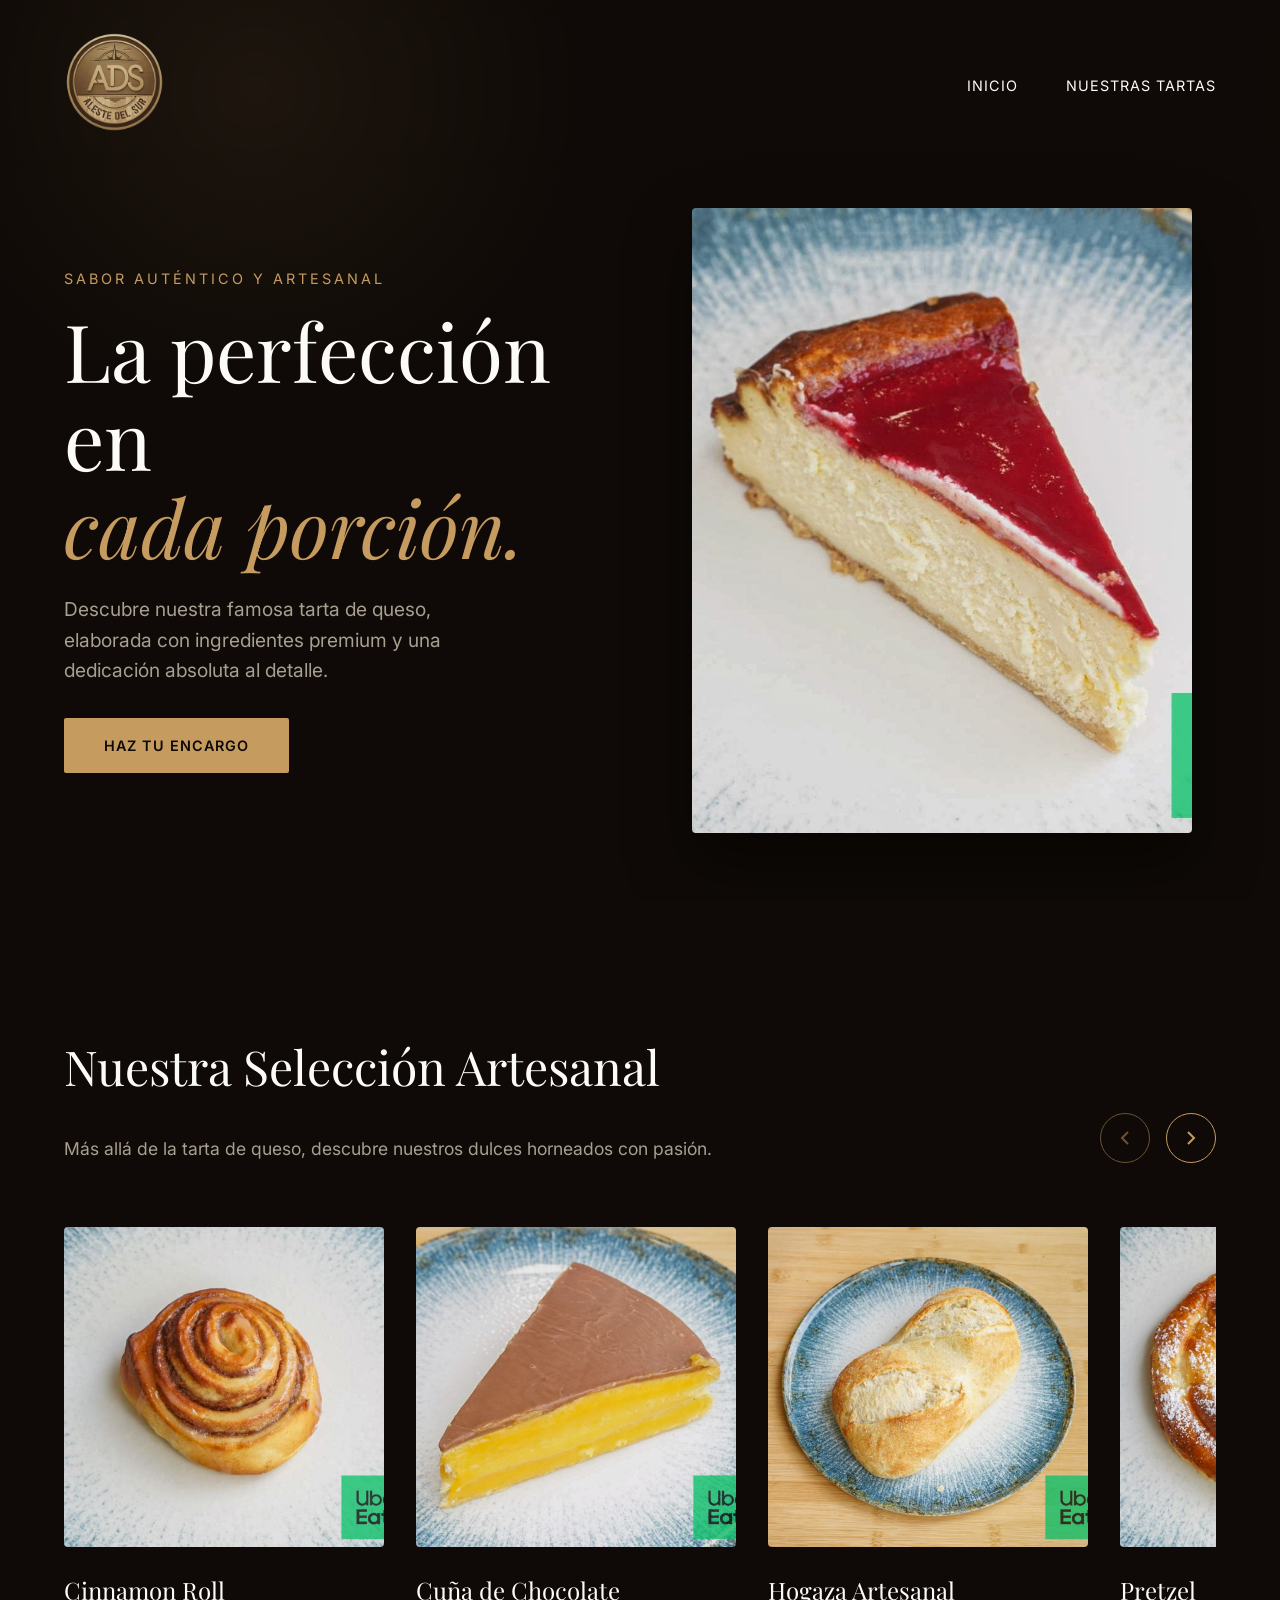
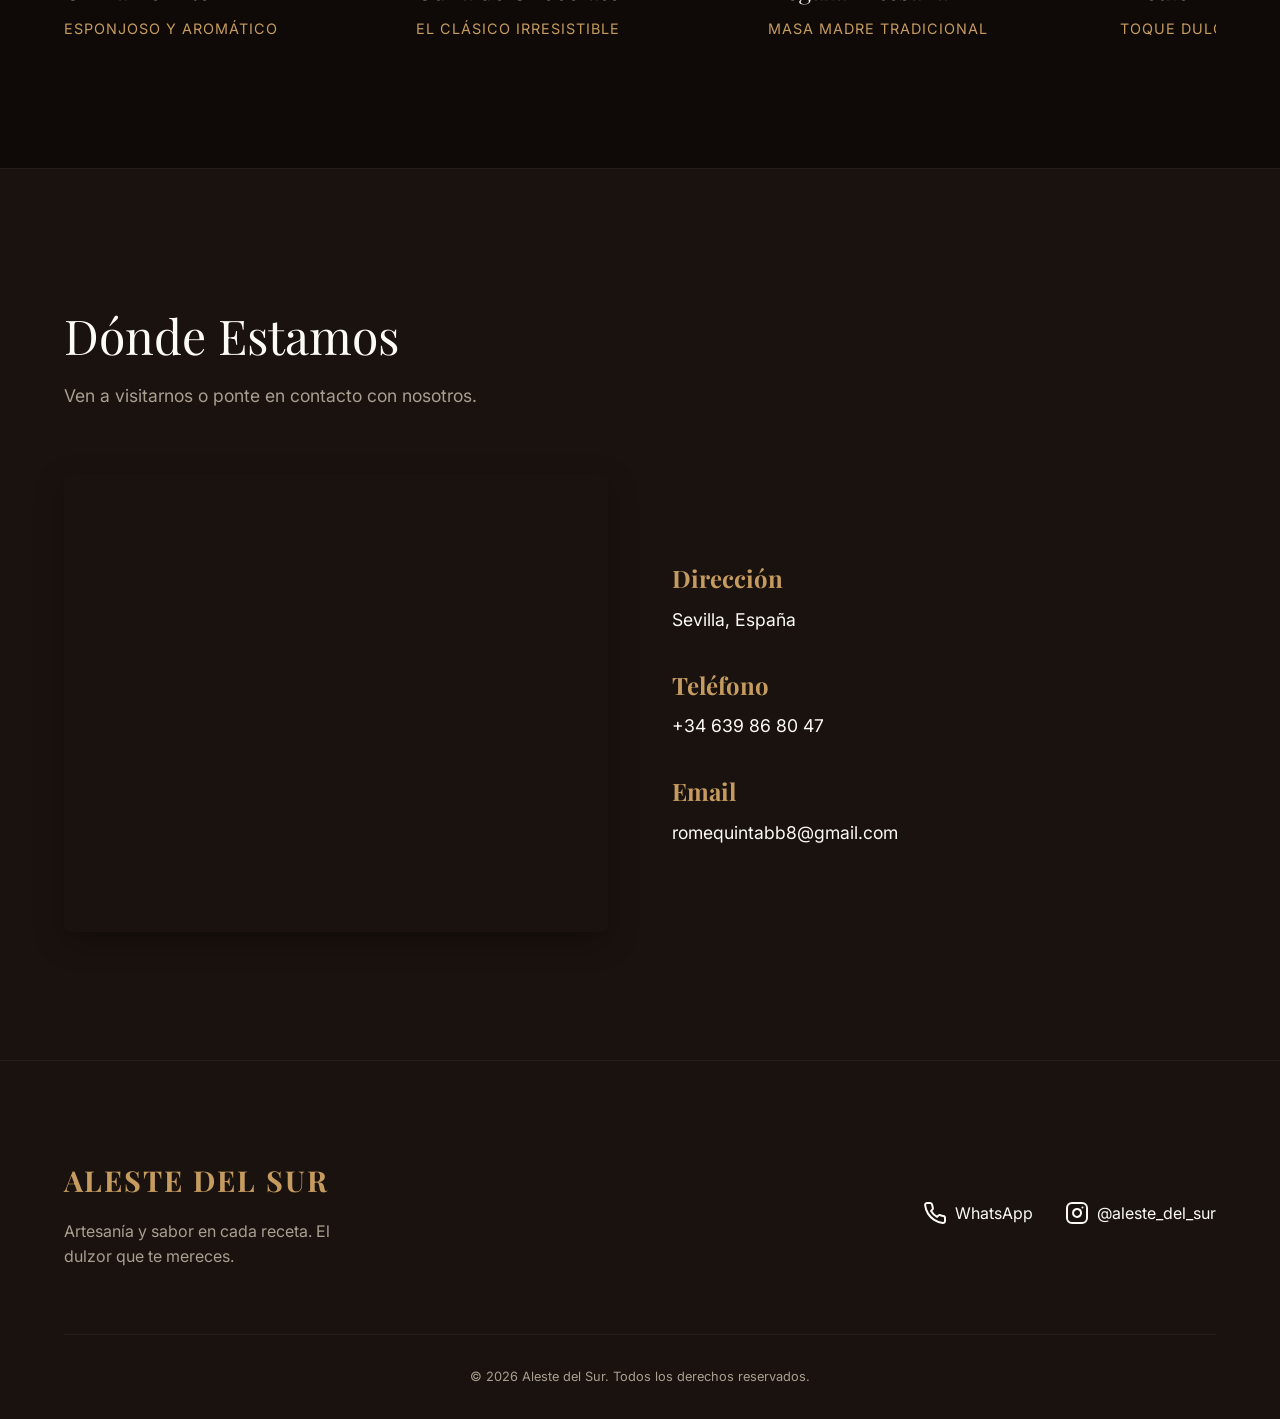
==== index.html @ 3260c0c7 "Add completed landing page and tartas page with styling and assets" ====
<!DOCTYPE html>
<html lang="es">
<head>
    <meta charset="UTF-8">
    <meta name="viewport" content="width=device-width, initial-scale=1.0">
    <title>Aleste del Sur | Tartas de Queso Premium</title>
    <meta name="description" content="Descubre Aleste del Sur, la auténtica tienda de dulces artesanales y tartas de queso premium.">
    <link rel="preconnect" href="https://fonts.googleapis.com">
    <link rel="preconnect" href="https://fonts.gstatic.com" crossorigin>
    <link href="https://fonts.googleapis.com/css2?family=Inter:wght@300;400;500&family=Playfair+Display:ital,wght@0,400;0,600;0,700;1,400&display=swap" rel="stylesheet">
    <link rel="stylesheet" href="styles.css">
</head>
<body>
    <nav class="navbar">
        <div class="logo">
            <img src="assets/logo_transparent.png" alt="Aleste del Sur" onerror="this.style.display='none'; this.nextElementSibling.style.display='block';">
            <span class="logo-text" style="display:none;">ALESTE DEL SUR</span>
        </div>
        <ul class="nav-links">
            <li><a href="index.html">Inicio</a></li>
            <li><a href="tartas.html">Nuestras Tartas</a></li>
        </ul>
    </nav>

    <header id="hero" class="hero">
        <div class="hero-content">
            <p class="subtitle">Sabor auténtico y artesanal</p>
            <h1 class="title">La perfección en<br><span>cada porción.</span></h1>
            <p class="description">Descubre nuestra famosa tarta de queso, elaborada con ingredientes premium y una dedicación absoluta al detalle.</p>
            <a href="https://wa.me/34639868047" target="_blank" class="cta-button primary" style="text-decoration: none; display: inline-block; text-align: center;">Haz tu encargo</a>
        </div>
        <div class="hero-image-container">
            <div class="image-reveal">
                <img src="assets/products/quesoClasica.jpeg" alt="Tarta de Queso Clásica" class="hero-image">
            </div>
            <div class="decorative-circle"></div>
        </div>
    </header>

    <section id="especialidad" class="carousel-section">
        <div class="section-header">
            <h2>Nuestra Selección Artesanal</h2>
            <p>Más allá de la tarta de queso, descubre nuestros dulces horneados con pasión.</p>
            <div class="carousel-controls">
                <button class="carousel-btn prev-btn" aria-label="Anterior">
                    <svg width="24" height="24" viewBox="0 0 24 24" fill="none" stroke="currentColor" stroke-width="2"><path d="M15 18l-6-6 6-6"/></svg>
                </button>
                <button class="carousel-btn next-btn" aria-label="Siguiente">
                    <svg width="24" height="24" viewBox="0 0 24 24" fill="none" stroke="currentColor" stroke-width="2"><path d="M9 18l6-6-6-6"/></svg>
                </button>
            </div>
        </div>
        
        <div class="carousel-container">
            <div class="carousel-track">
                <!-- Productos -->
                <div class="carousel-slide">
                    <div class="slide-image-wrapper">
                        <img src="assets/products/cinnamonroll.jpeg" alt="Cinnamon Roll" loading="lazy">
                    </div>
                    <h3>Cinnamon Roll</h3>
                    <p>Esponjoso y aromático</p>
                </div>
                <div class="carousel-slide">
                    <div class="slide-image-wrapper">
                        <img src="assets/products/cuña.jpeg" alt="Cuña de Chocolate" loading="lazy">
                    </div>
                    <h3>Cuña de Chocolate</h3>
                    <p>El clásico irresistible</p>
                </div>
                <div class="carousel-slide">
                    <div class="slide-image-wrapper">
                        <img src="assets/products/hogaza.jpeg" alt="Hogaza" loading="lazy">
                    </div>
                    <h3>Hogaza Artesanal</h3>
                    <p>Masa madre tradicional</p>
                </div>
                <div class="carousel-slide">
                    <div class="slide-image-wrapper">
                        <img src="assets/products/pretzel.jpeg" alt="Pretzel" loading="lazy">
                    </div>
                    <h3>Pretzel</h3>
                    <p>Toque dulce y salado</p>
                </div>
                <div class="carousel-slide">
                    <div class="slide-image-wrapper">
                        <img src="assets/products/sureños.jpeg" alt="Sureños" loading="lazy">
                    </div>
                    <h3>Sureños</h3>
                    <p>Nuestra especialidad local</p>
                </div>
                <div class="carousel-slide">
                    <div class="slide-image-wrapper">
                        <img src="assets/products/trenza.jpeg" alt="Trenza Dulce" loading="lazy">
                    </div>
                    <h3>Trenza Dulce</h3>
                    <p>Tierna y glaseada</p>
                </div>
            </div>
        </div>
    </section>

    <section id="donde-estamos" class="location-section">
        <div class="section-header">
            <h2>Dónde Estamos</h2>
            <p>Ven a visitarnos o ponte en contacto con nosotros.</p>
        </div>
        <div class="location-container">
            <div class="map-wrapper">
                <iframe src="https://maps.google.com/maps?q=Aleste%20Del%20Sur,%20Sevilla&t=&z=15&ie=UTF8&iwloc=&output=embed" width="100%" height="450" style="border:0;" allowfullscreen="" loading="lazy" referrerpolicy="no-referrer-when-downgrade"></iframe>
            </div>
            <div class="contact-info">
                <div class="contact-item">
                    <h3>Dirección</h3>
                    <p>Sevilla, España</p>
                </div>
                <div class="contact-item">
                    <h3>Teléfono</h3>
                    <p>+34 639 86 80 47</p>
                </div>
                <div class="contact-item">
                    <h3>Email</h3>
                    <p><a href="mailto:romequintabb8@gmail.com" style="color: var(--text-main); text-decoration: none;">romequintabb8@gmail.com</a></p>
                </div>
            </div>
        </div>
    </section>

    <footer class="footer">
        <div class="footer-content">
            <div class="footer-brand">
                <span class="logo-text">ALESTE DEL SUR</span>
                <p>Artesanía y sabor en cada receta. El dulzor que te mereces.</p>
            </div>
            <div class="footer-links">
                <a href="https://wa.me/34639868047" class="social-link" target="_blank">
                    <svg width="24" height="24" viewBox="0 0 24 24" fill="none" stroke="currentColor" stroke-width="2" stroke-linecap="round" stroke-linejoin="round"><path d="M22 16.92v3a2 2 0 0 1-2.18 2 19.79 19.79 0 0 1-8.63-3.07 19.5 19.5 0 0 1-6-6 19.79 19.79 0 0 1-3.07-8.67A2 2 0 0 1 4.11 2h3a2 2 0 0 1 2 1.72 12.84 12.84 0 0 0 .7 2.81 2 2 0 0 1-.45 2.11L8.09 9.91a16 16 0 0 0 6 6l1.27-1.27a2 2 0 0 1 2.11-.45 12.84 12.84 0 0 0 2.81.7A2 2 0 0 1 22 16.92z"></path></svg>
                    WhatsApp
                </a>
                <a href="https://instagram.com/aleste_del_sur" class="social-link" target="_blank">
                    <svg width="24" height="24" viewBox="0 0 24 24" fill="none" stroke="currentColor" stroke-width="2" stroke-linecap="round" stroke-linejoin="round"><rect x="2" y="2" width="20" height="20" rx="5" ry="5"></rect><path d="M16 11.37A4 4 0 1 1 12.63 8 4 4 0 0 1 16 11.37z"></path><line x1="17.5" y1="6.5" x2="17.51" y2="6.5"></line></svg>
                    @aleste_del_sur
                </a>
            </div>
        </div>
        <div class="footer-bottom">
            <p>&copy; 2026 Aleste del Sur. Todos los derechos reservados.</p>
        </div>
    </footer>

    <script src="main.js"></script>
</body>
</html>
---- styles.css ----
:root {
    /* Colors inspired by the logo & premium vibe */
    --bg-dark: #0f0a07; /* Very dark wood/brown */
    --bg-card: #1a120e;
    --text-main: #fdfbf7; /* Warm cream */
    --text-muted: #a89f91;
    --accent-bronze: #c59b5f;
    --accent-wood: #8e6a3b;
    --accent-gold: #e2c082;
    
    /* Typography */
    --font-heading: 'Playfair Display', serif;
    --font-body: 'Inter', sans-serif;
}

* {
    margin: 0;
    padding: 0;
    box-sizing: border-box;
}

body {
    font-family: var(--font-body);
    background-color: var(--bg-dark);
    color: var(--text-main);
    line-height: 1.6;
    overflow-x: hidden;
}

::selection {
    background-color: var(--accent-bronze);
    color: var(--bg-dark);
}

/* NAVBAR */
.navbar {
    display: flex;
    justify-content: space-between;
    align-items: center;
    padding: 2rem 5%;
    position: fixed;
    top: 0;
    width: 100%;
    z-index: 100;
    transition: background-color 0.3s ease, padding 0.3s ease;
    backdrop-filter: blur(10px);
}

.navbar.scrolled {
    background-color: rgba(15, 10, 7, 0.95);
    padding: 1rem 5%;
    border-bottom: 1px solid rgba(197, 155, 95, 0.1);
}

.logo img {
    height: 100px;
    object-fit: contain;
    transition: transform 0.3s ease;
}

.logo img:hover {
    transform: scale(1.05);
}

.logo-text {
    font-family: var(--font-heading);
    font-size: 1.8rem;
    font-weight: 700;
    letter-spacing: 2px;
    color: var(--accent-bronze);
    text-transform: uppercase;
}

.nav-links {
    display: flex;
    list-style: none;
    gap: 3rem;
}

.nav-links a {
    color: var(--text-main);
    text-decoration: none;
    font-size: 0.9rem;
    text-transform: uppercase;
    letter-spacing: 1px;
    position: relative;
    transition: color 0.3s;
}

.nav-links a::after {
    content: '';
    position: absolute;
    width: 0;
    height: 1px;
    bottom: -4px;
    left: 0;
    background-color: var(--accent-bronze);
    transition: width 0.3s;
}

.nav-links a:hover {
    color: var(--accent-bronze);
}

.nav-links a:hover::after {
    width: 100%;
}

/* BUTTONS */
.cta-button {
    padding: 0.8rem 2rem;
    font-family: var(--font-body);
    font-size: 0.9rem;
    text-transform: uppercase;
    letter-spacing: 1px;
    cursor: pointer;
    border: none;
    border-radius: 2px;
    transition: all 0.3s ease;
}

.cta-button.nav-cta {
    background: transparent;
    color: var(--accent-bronze);
    border: 1px solid var(--accent-bronze);
}

.cta-button.nav-cta:hover {
    background: var(--accent-bronze);
    color: var(--bg-dark);
}

.cta-button.primary {
    background: var(--accent-bronze);
    color: var(--bg-dark);
    font-weight: 600;
    padding: 1rem 2.5rem;
    margin-top: 2rem;
}

.cta-button.primary:hover {
    background: var(--accent-gold);
    transform: translateY(-2px);
    box-shadow: 0 10px 20px rgba(197, 155, 95, 0.2);
}

/* HERO SECTION */
.hero {
    min-height: 100vh;
    display: flex;
    align-items: center;
    padding: 0 5%;
    padding-top: 140px;
    position: relative;
    overflow: hidden;
}

.hero::before {
    content: '';
    position: absolute;
    top: -20%;
    left: -10%;
    width: 60%;
    height: 60%;
    background: radial-gradient(circle, rgba(197,155,95,0.08) 0%, rgba(15,10,7,0) 70%);
    z-index: -1;
}

.hero-content {
    flex: 1;
    z-index: 2;
    padding-right: 5%;
}

.hero-content .subtitle {
    color: var(--accent-bronze);
    text-transform: uppercase;
    letter-spacing: 3px;
    font-size: 0.9rem;
    margin-bottom: 1rem;
    opacity: 0;
    animation: fadeUp 1s 0.2s forwards;
}

.hero-logo {
    max-width: 180px;
    margin-bottom: 2rem;
    opacity: 0;
    animation: fadeUp 1s 0.1s forwards;
    border-radius: 50%; /* Redondea el logo si es cuadrado */
    box-shadow: 0 10px 30px rgba(0,0,0,0.5);
}

.hero-content .title {
    font-family: var(--font-heading);
    font-size: 5rem;
    line-height: 1.1;
    margin-bottom: 1.5rem;
    font-weight: 400;
    opacity: 0;
    animation: fadeUp 1s 0.4s forwards;
}

.hero-content .title span {
    color: var(--accent-bronze);
    font-style: italic;
}

.hero-content .description {
    font-size: 1.2rem;
    color: var(--text-muted);
    max-width: 450px;
    opacity: 0;
    animation: fadeUp 1s 0.6s forwards;
}

.hero-content .primary {
    opacity: 0;
    animation: fadeUp 1s 0.8s forwards;
}

.hero-image-container {
    flex: 1;
    position: relative;
    display: flex;
    justify-content: center;
    align-items: center;
    opacity: 0;
    animation: fadeIn 1.5s 0.8s forwards;
}

.image-reveal {
    position: relative;
    border-radius: 4px;
    overflow: hidden;
    box-shadow: 0 30px 60px rgba(0,0,0,0.5);
    z-index: 2;
    aspect-ratio: 4/5;
    max-height: 70vh;
    width: 100%;
    max-width: 500px;
}

.hero-image {
    width: 100%;
    height: 100%;
    object-fit: cover;
    transition: transform 0.7s ease;
}

.hero-image-container:hover .hero-image {
    transform: scale(1.05);
}

.decorative-circle {
    position: absolute;
    width: 90%;
    height: 90%;
    border: 1px solid rgba(197, 155, 95, 0.3);
    border-radius: 50%;
    top: 50%;
    left: 50%;
    transform: translate(-50%, -50%);
    z-index: 1;
}

/* CAROUSEL SECTION */
.carousel-section {
    padding: 8rem 5%;
    background-color: var(--bg-dark);
    position: relative;
}

.section-header {
    display: flex;
    flex-wrap: wrap;
    justify-content: space-between;
    align-items: flex-end;
    margin-bottom: 4rem;
}

.section-header h2 {
    font-family: var(--font-heading);
    font-size: 3rem;
    font-weight: 400;
    flex-basis: 100%;
    margin-bottom: 0.5rem;
}

.section-header p {
    color: var(--text-muted);
    font-size: 1.1rem;
    flex: 1;
}

.carousel-controls {
    display: flex;
    gap: 1rem;
}

.carousel-btn {
    background: transparent;
    border: 1px solid var(--accent-bronze);
    color: var(--accent-bronze);
    width: 50px;
    height: 50px;
    border-radius: 50%;
    display: flex;
    align-items: center;
    justify-content: center;
    cursor: pointer;
    transition: all 0.3s;
}

.carousel-btn:hover {
    background: var(--accent-bronze);
    color: var(--bg-dark);
}

.carousel-container {
    overflow: hidden;
    position: relative;
}

.carousel-track {
    display: flex;
    gap: 2rem;
    transition: transform 0.5s cubic-bezier(0.25, 1, 0.5, 1);
    cursor: grab;
}

.carousel-track:active {
    cursor: grabbing;
}

.carousel-slide {
    min-width: 320px;
    flex: 0 0 320px;
}

.slide-image-wrapper {
    width: 100%;
    aspect-ratio: 1/1;
    overflow: hidden;
    border-radius: 4px;
    margin-bottom: 1.5rem;
    background-color: var(--bg-card);
}

.slide-image-wrapper img {
    width: 100%;
    height: 100%;
    object-fit: cover;
    transition: transform 0.5s ease;
}

.carousel-slide:hover .slide-image-wrapper img {
    transform: scale(1.05);
}

.carousel-slide h3 {
    font-family: var(--font-heading);
    font-size: 1.5rem;
    font-weight: 400;
    margin-bottom: 0.5rem;
}

.carousel-slide p {
    color: var(--accent-bronze);
    font-size: 0.9rem;
    letter-spacing: 1px;
    text-transform: uppercase;
}

/* FOOTER */
.footer {
    padding: 6rem 5% 2rem;
    background-color: var(--bg-card);
    border-top: 1px solid rgba(255,255,255,0.05);
}

.footer-content {
    display: flex;
    justify-content: space-between;
    flex-wrap: wrap;
    gap: 3rem;
    margin-bottom: 4rem;
}

.footer-brand p {
    color: var(--text-muted);
    margin-top: 1rem;
    max-width: 300px;
}

.footer-links {
    display: flex;
    gap: 2rem;
}

.footer-links a {
    color: var(--text-main);
    text-decoration: none;
    transition: color 0.3s;
}

.footer-links a:hover {
    color: var(--accent-bronze);
}

.footer-bottom {
    text-align: center;
    color: var(--text-muted);
    font-size: 0.8rem;
    padding-top: 2rem;
    border-top: 1px solid rgba(255,255,255,0.05);
}

/* ANIMATIONS */
@keyframes fadeUp {
    from {
        opacity: 0;
        transform: translateY(30px);
    }
    to {
        opacity: 1;
        transform: translateY(0);
    }
}

@keyframes fadeIn {
    from { opacity: 0; }
    to { opacity: 1; }
}

/* LOCATION SECTION */
.location-section {
    padding: 8rem 5%;
    background-color: var(--bg-card);
    position: relative;
    border-top: 1px solid rgba(255,255,255,0.05);
}

.location-container {
    display: flex;
    gap: 4rem;
    align-items: center;
    flex-wrap: wrap;
}

.map-wrapper {
    flex: 1;
    min-width: 300px;
    border-radius: 8px;
    overflow: hidden;
    box-shadow: 0 10px 30px rgba(0,0,0,0.3);
}

.contact-info {
    flex: 1;
    min-width: 300px;
    display: flex;
    flex-direction: column;
    gap: 2rem;
}

.contact-item h3 {
    font-family: var(--font-heading);
    color: var(--accent-bronze);
    font-size: 1.5rem;
    margin-bottom: 0.5rem;
}

.contact-item p {
    color: var(--text-main);
    font-size: 1.1rem;
}

/* TARTAS PAGE */
.tartas-header {
    padding: 12rem 5% 4rem;
    text-align: center;
}

.tartas-header h1 {
    font-family: var(--font-heading);
    font-size: 4rem;
    margin-bottom: 1rem;
    color: var(--accent-bronze);
}

.tartas-header p {
    color: var(--text-muted);
    font-size: 1.2rem;
    max-width: 800px;
    margin: 0 auto;
}

.tartas-grid-section {
    padding: 4rem 5% 8rem;
}

.tartas-grid {
    display: grid;
    grid-template-columns: repeat(auto-fill, minmax(300px, 1fr));
    gap: 3rem;
}

.tarta-card {
    background: var(--bg-card);
    border-radius: 8px;
    overflow: hidden;
    transition: transform 0.3s;
}

.tarta-card:hover {
    transform: translateY(-10px);
}

.tarta-img-wrapper {
    width: 100%;
    aspect-ratio: 4/3;
    overflow: hidden;
}

.tarta-img-wrapper img {
    width: 100%;
    height: 100%;
    object-fit: cover;
    transition: transform 0.5s;
}

.tarta-card:hover .tarta-img-wrapper img {
    transform: scale(1.05);
}

.tarta-info {
    padding: 1.5rem;
    text-align: center;
}

.tarta-info h3 {
    font-family: var(--font-heading);
    font-size: 1.5rem;
    margin-bottom: 0.5rem;
    color: var(--accent-bronze);
}

.social-link {
    display: flex;
    align-items: center;
    gap: 0.5rem;
}

/* RESPONSIVE */
@media (max-width: 992px) {
    .hero {
        flex-direction: column;
        padding-top: 120px;
        text-align: center;
    }
    .hero-content {
        padding-right: 0;
        margin-bottom: 4rem;
    }
    .hero-content .description {
        margin: 0 auto 2rem;
    }
    .nav-links {
        display: none;
    }
    .hero-content .title {
        font-size: 3.5rem;
    }
}
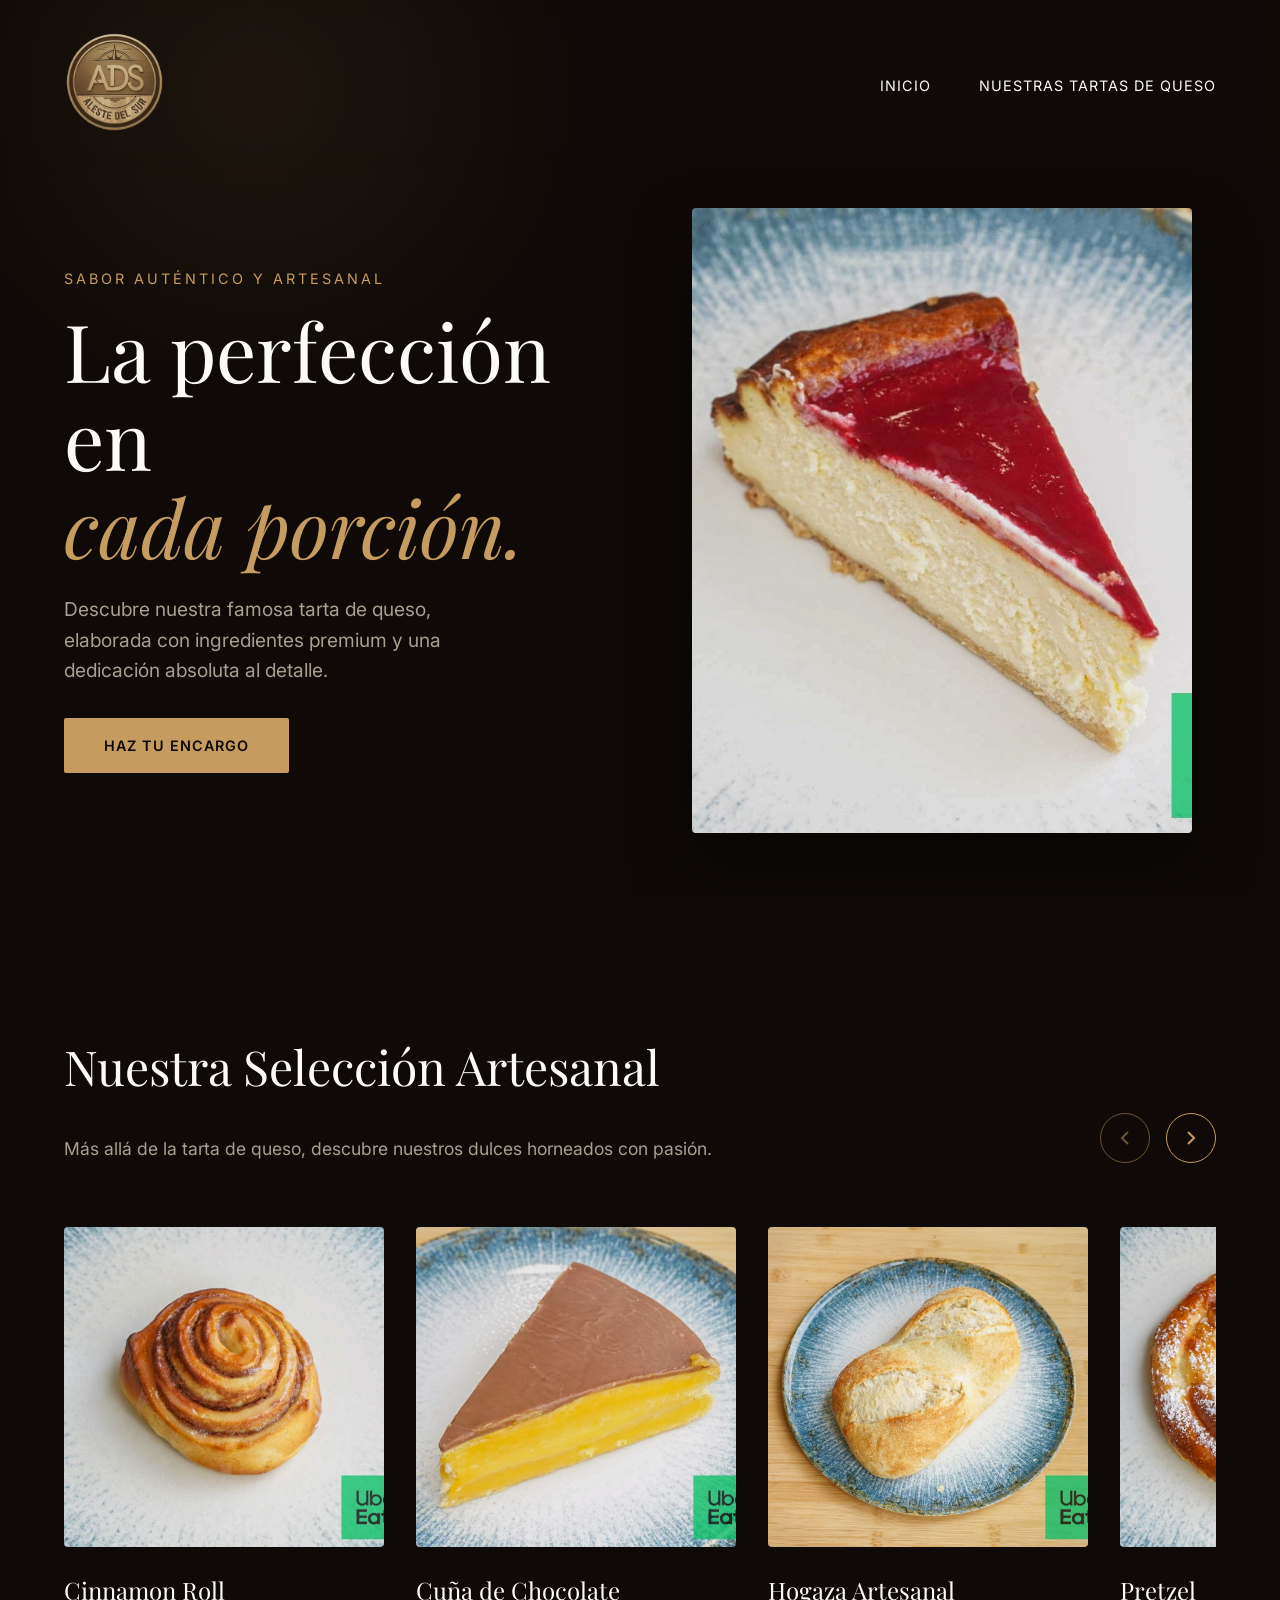
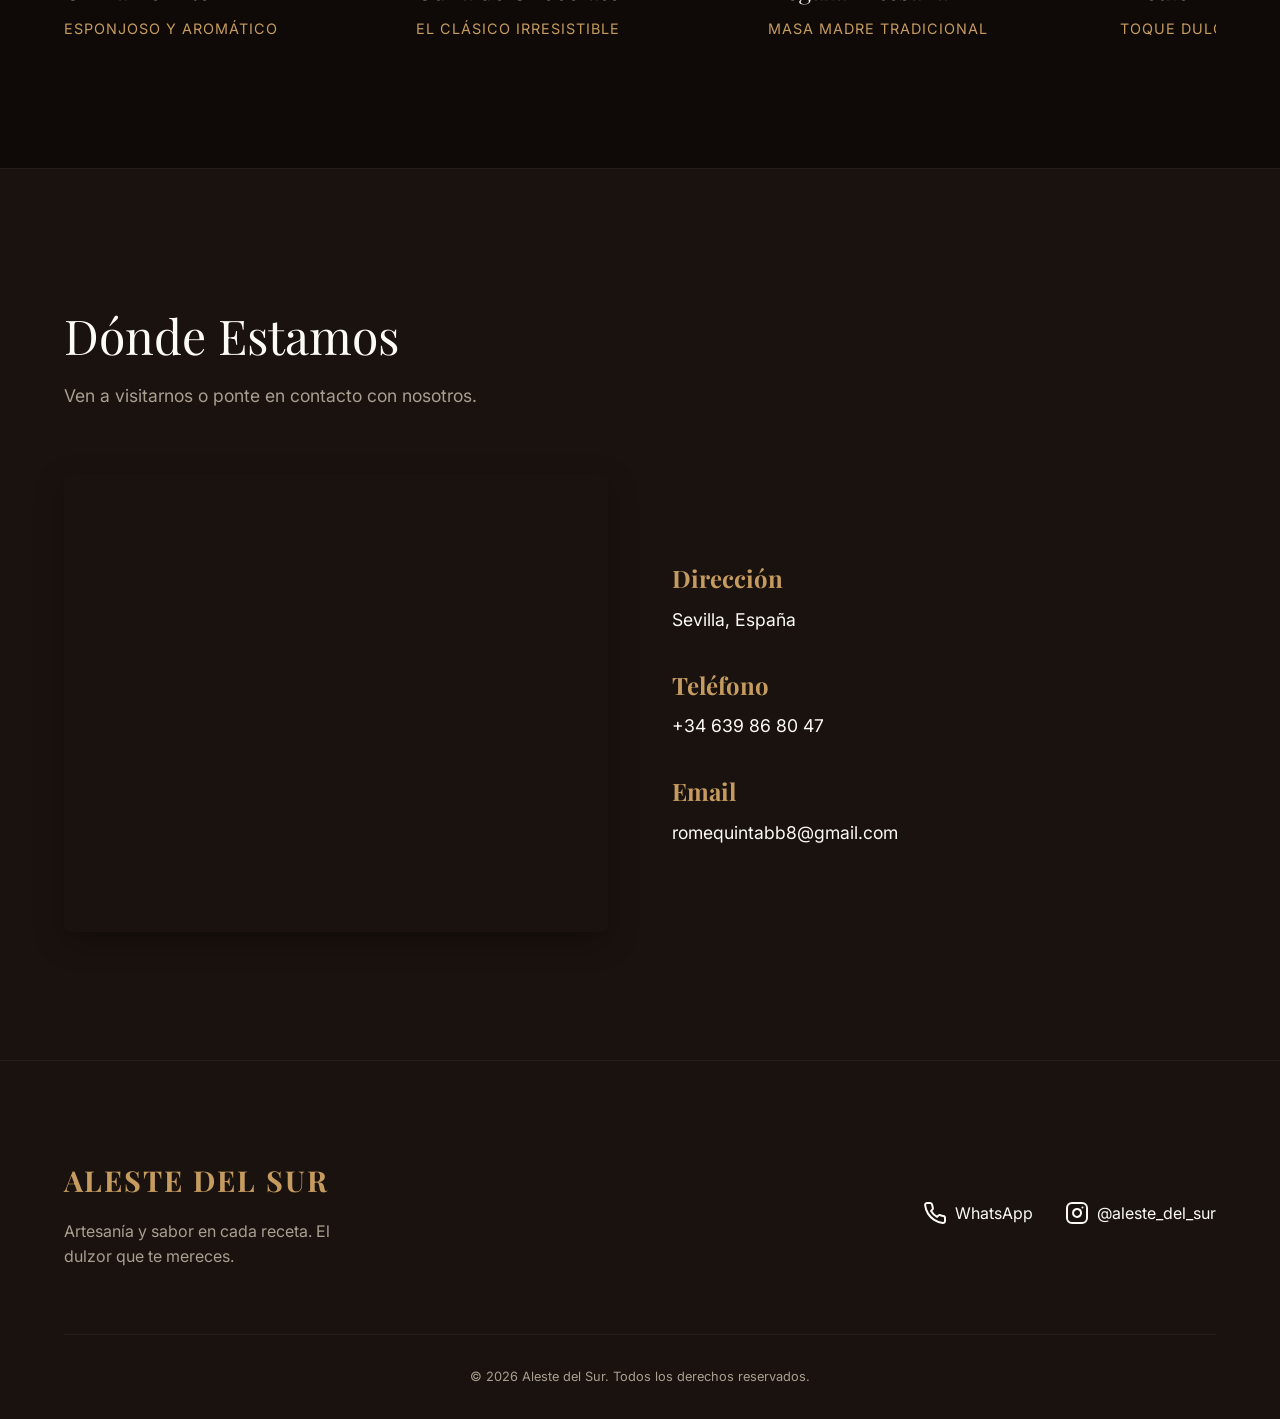
==== commit aff88e33: "Fix mobile menu visibility and update link text" ====
--- a/index.html
+++ b/index.html
@@ -18,7 +18,7 @@
         </div>
         <ul class="nav-links">
             <li><a href="index.html">Inicio</a></li>
-            <li><a href="tartas.html">Nuestras Tartas</a></li>
+            <li><a href="tartas.html">Nuestras tartas de queso</a></li>
         </ul>
     </nav>
 
--- a/styles.css
+++ b/styles.css
@@ -554,6 +554,17 @@
 
 /* RESPONSIVE */
 @media (max-width: 992px) {
+    .navbar {
+        flex-direction: column;
+        gap: 1rem;
+        padding: 1rem 5%;
+    }
+    .nav-links {
+        display: flex;
+        gap: 1.5rem;
+        flex-wrap: wrap;
+        justify-content: center;
+    }
     .hero {
         flex-direction: column;
         padding-top: 120px;
@@ -566,9 +577,6 @@
     .hero-content .description {
         margin: 0 auto 2rem;
     }
-    .nav-links {
-        display: none;
-    }
     .hero-content .title {
         font-size: 3.5rem;
     }
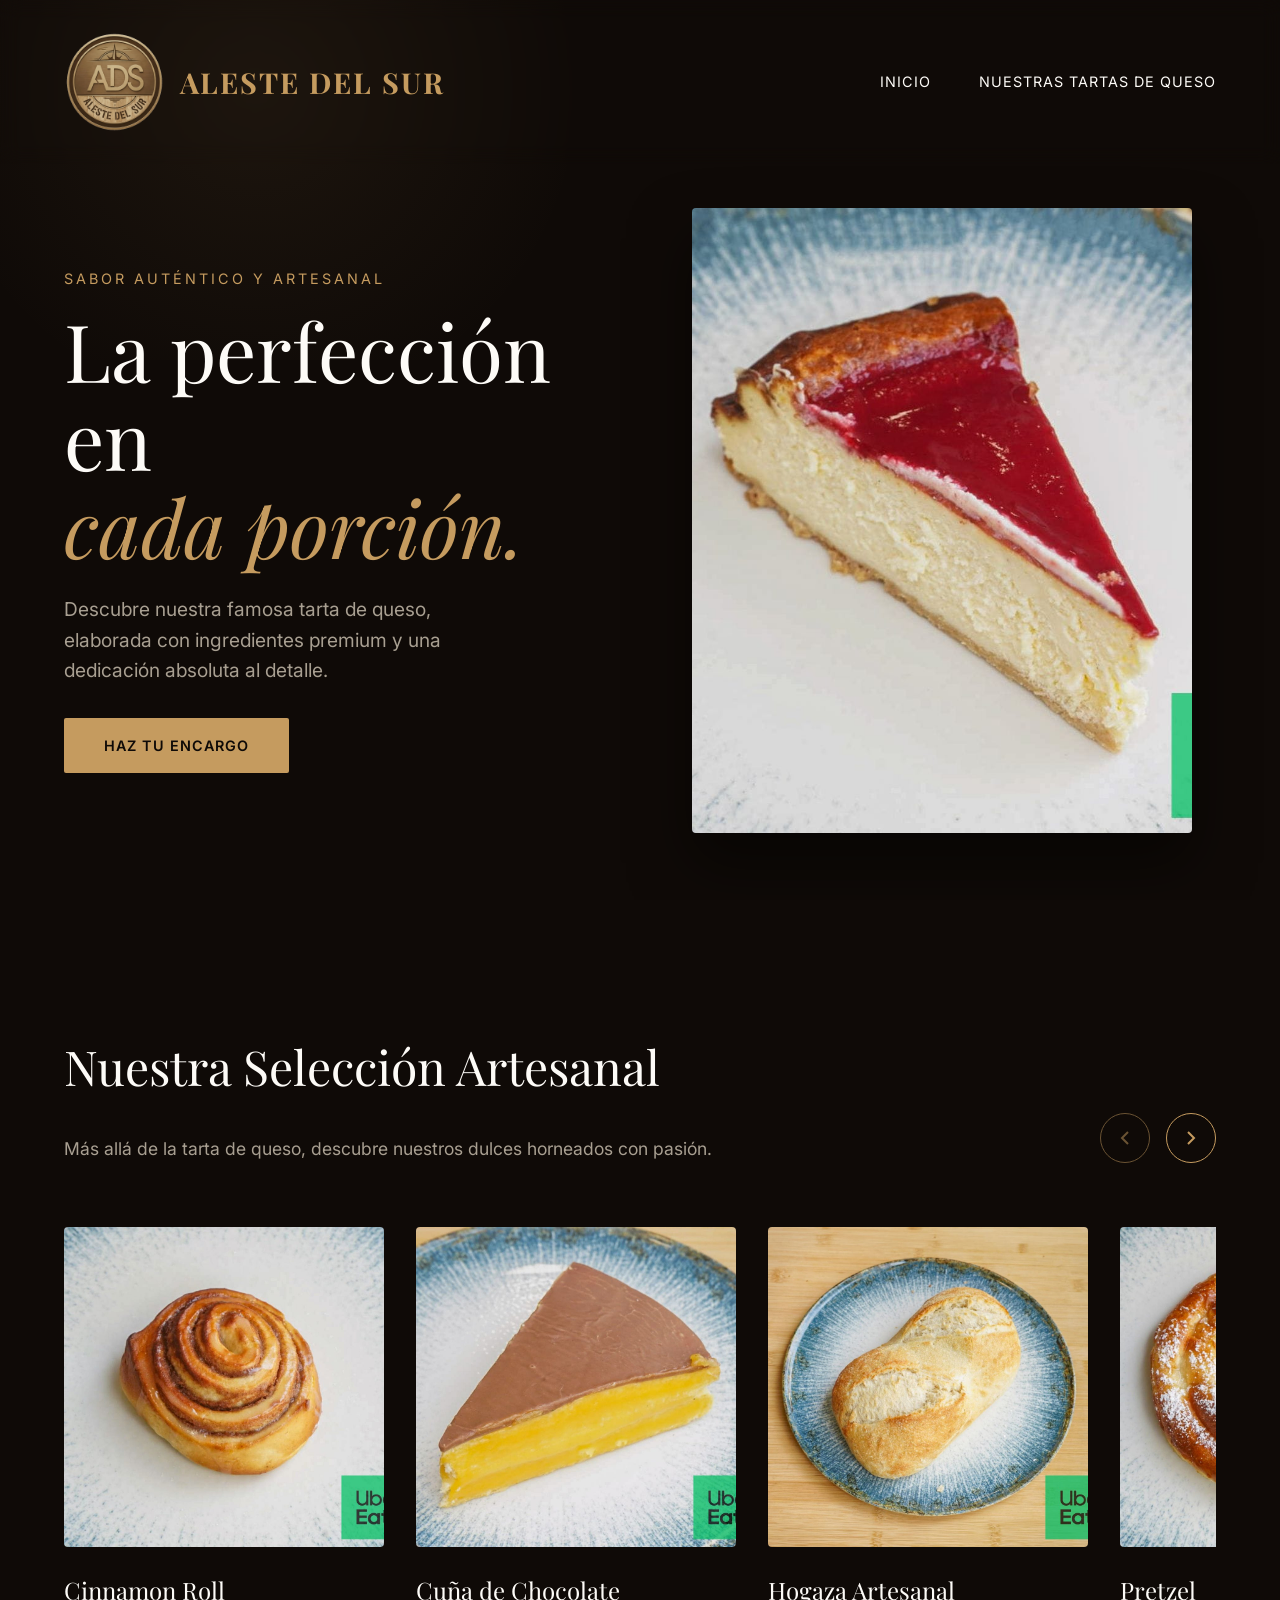
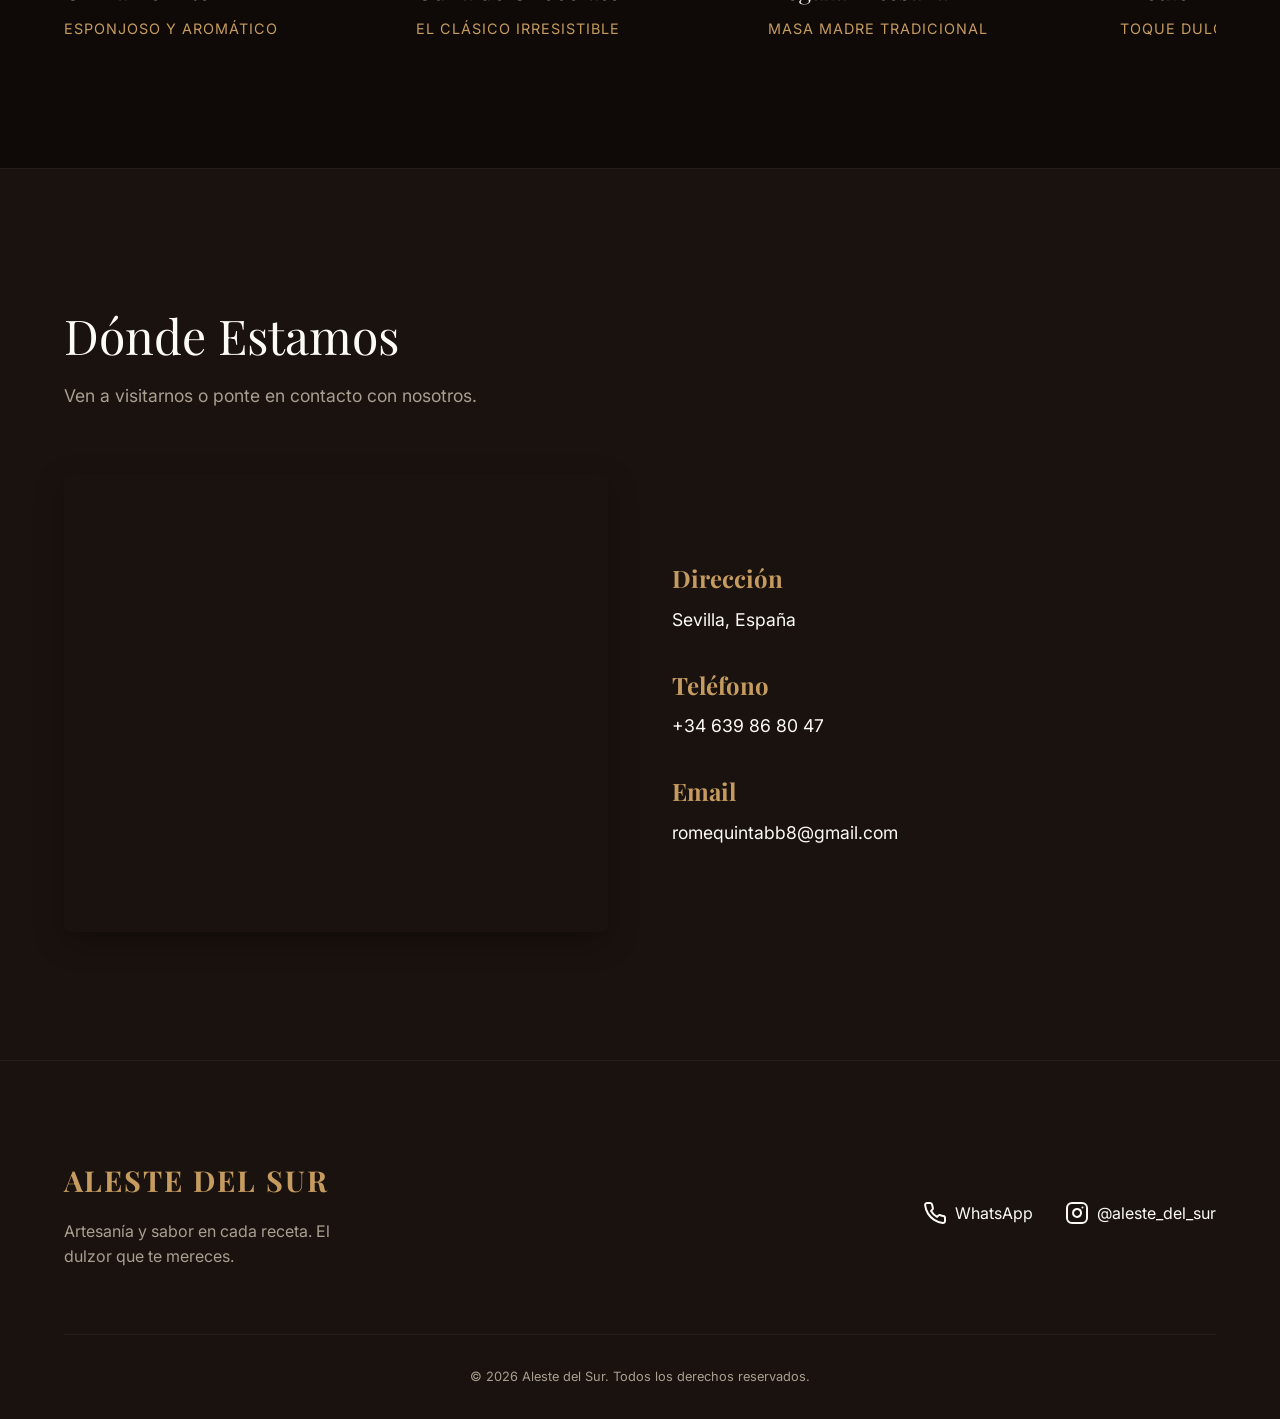
==== commit 0dc9f049: "Show store name next to logo in header" ====
--- a/index.html
+++ b/index.html
@@ -13,8 +13,8 @@
 <body>
     <nav class="navbar">
         <div class="logo">
-            <img src="assets/logo_transparent.png" alt="Aleste del Sur" onerror="this.style.display='none'; this.nextElementSibling.style.display='block';">
-            <span class="logo-text" style="display:none;">ALESTE DEL SUR</span>
+            <img src="assets/logo_transparent.png" alt="Aleste del Sur">
+            <span class="logo-text">ALESTE DEL SUR</span>
         </div>
         <ul class="nav-links">
             <li><a href="index.html">Inicio</a></li>
--- a/styles.css
+++ b/styles.css
@@ -52,6 +52,12 @@
     border-bottom: 1px solid rgba(197, 155, 95, 0.1);
 }
 
+.logo {
+    display: flex;
+    align-items: center;
+    gap: 1rem;
+}
+
 .logo img {
     height: 100px;
     object-fit: contain;
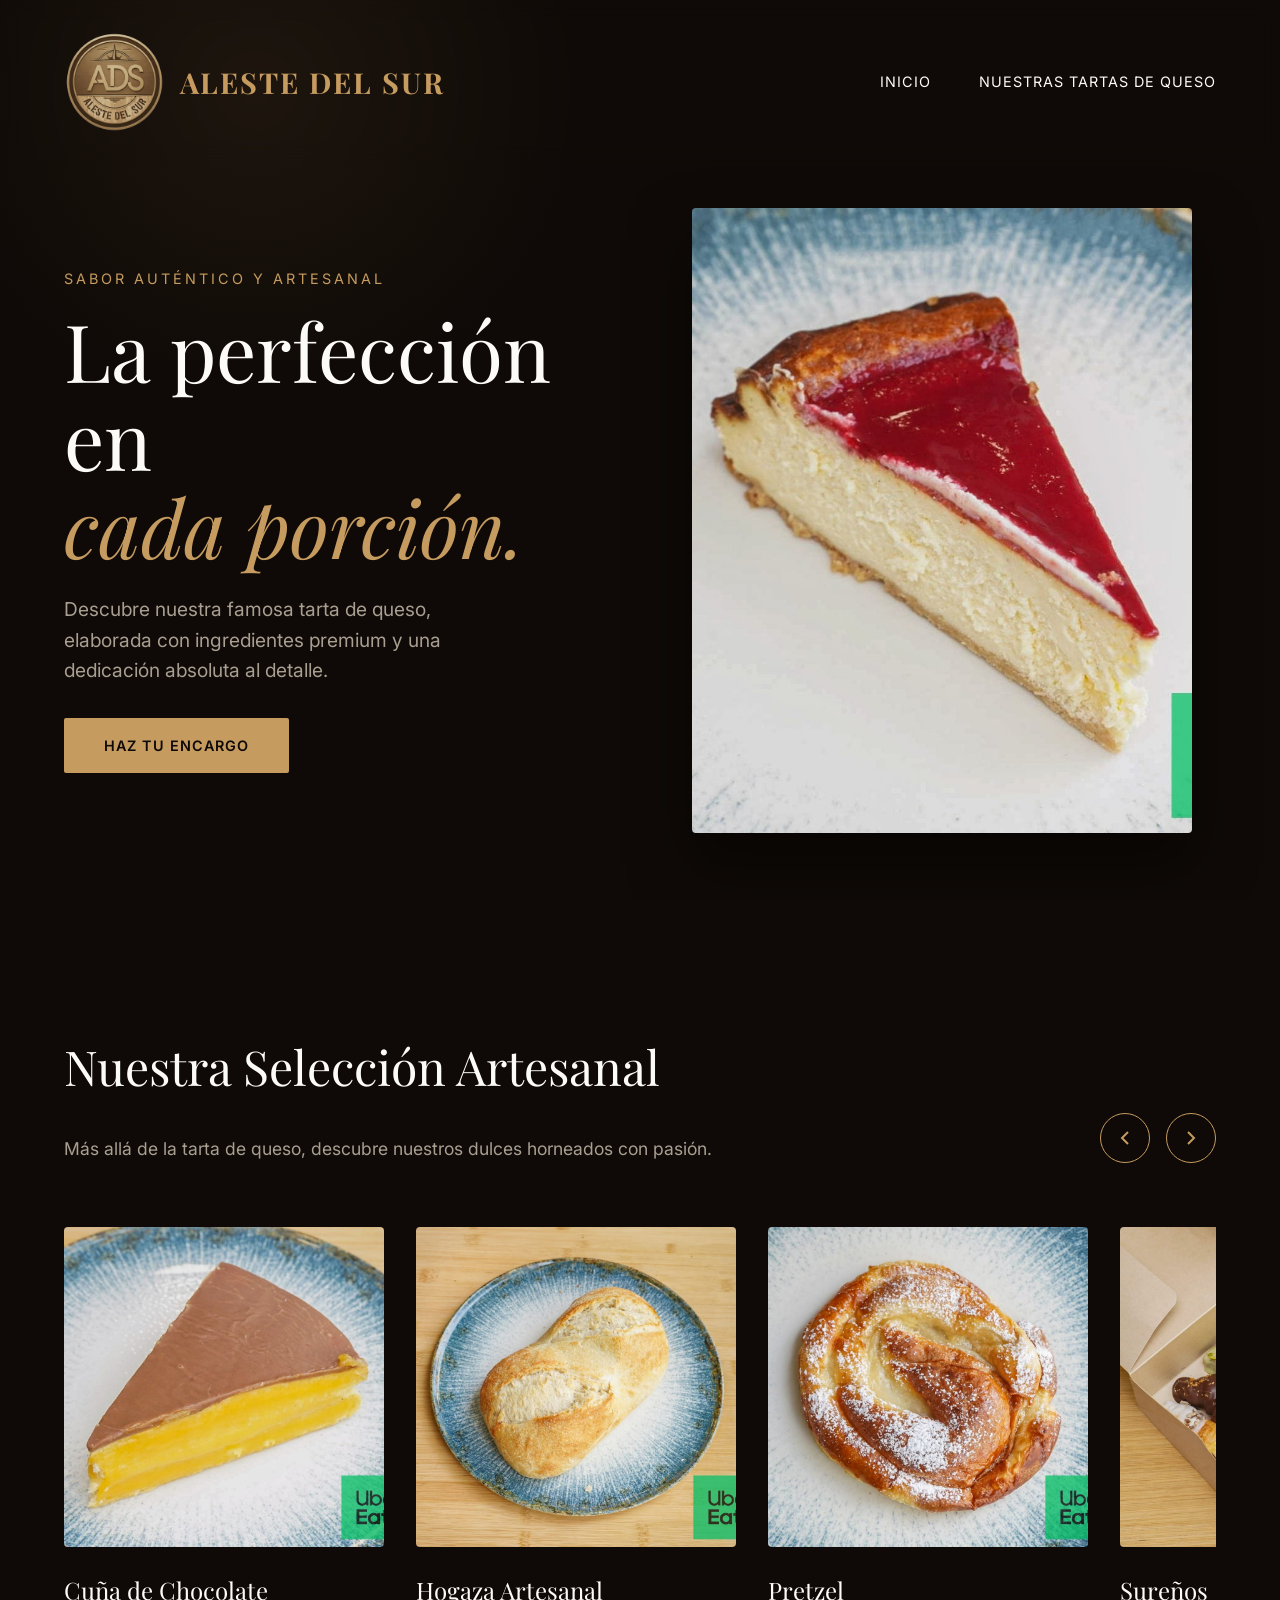
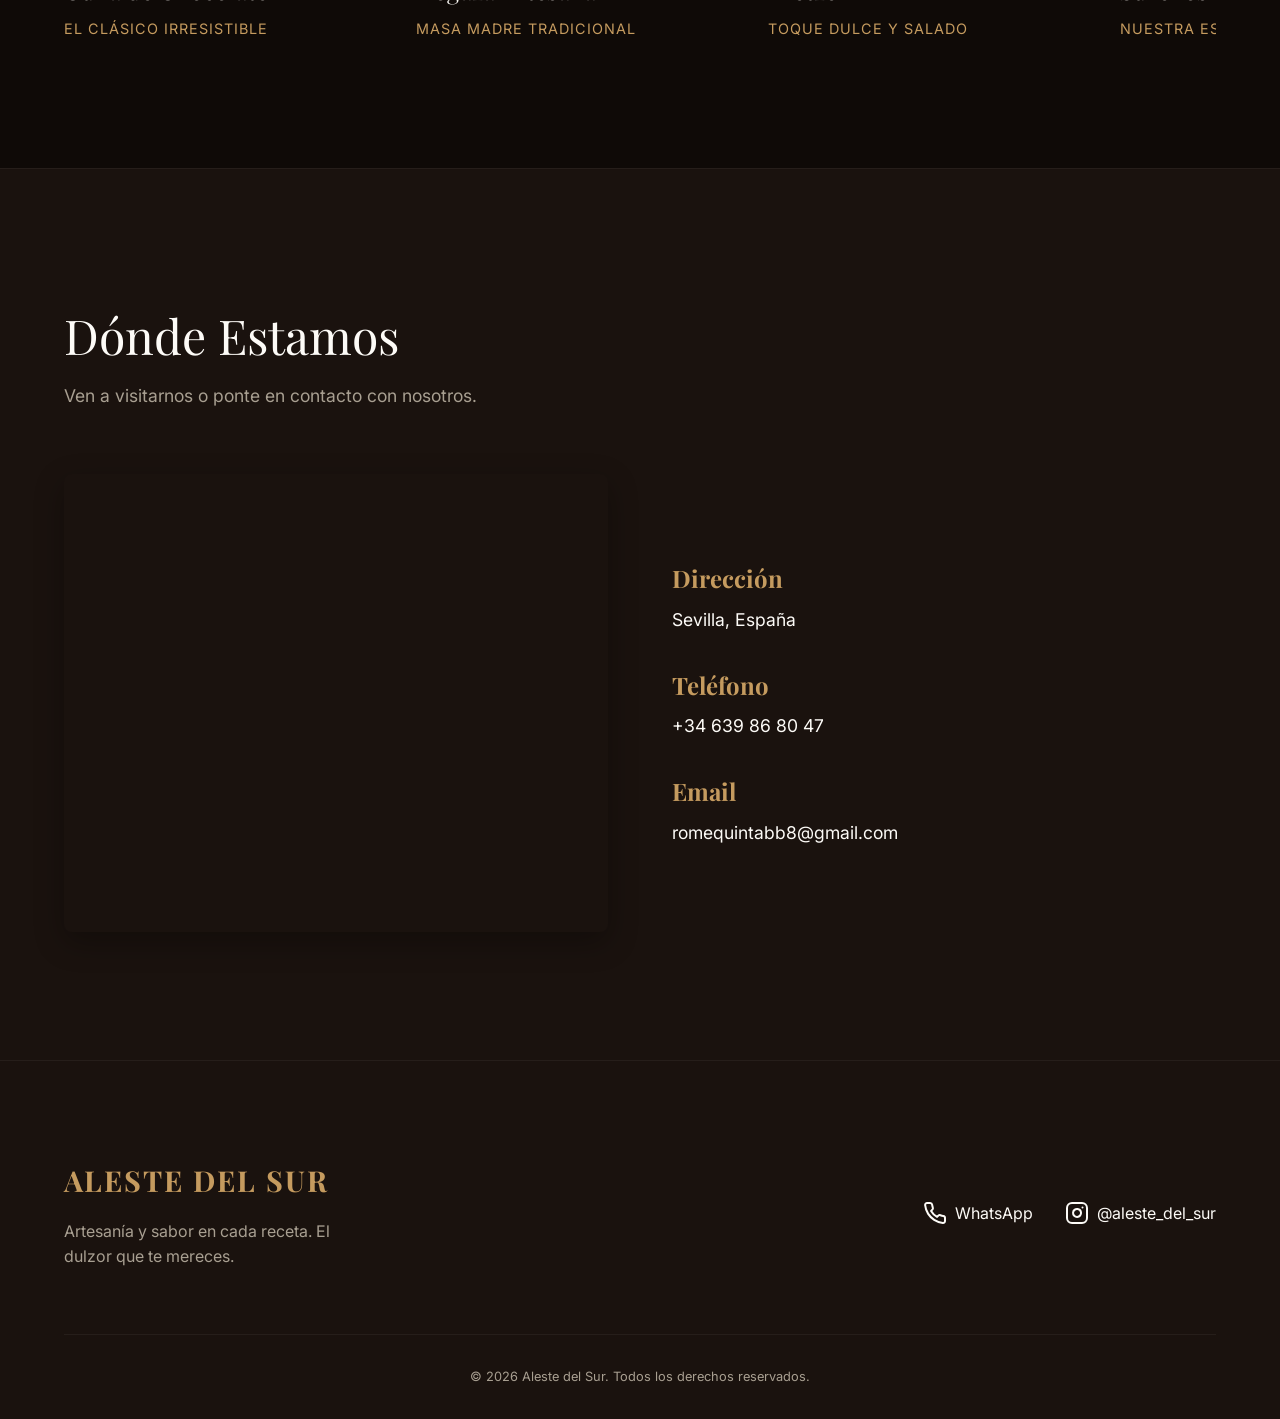
==== commit 400d7830: "Speed up carousel and add smooth scroll reveals" ====
--- a/index.html
+++ b/index.html
@@ -37,7 +37,7 @@
         </div>
     </header>
 
-    <section id="especialidad" class="carousel-section">
+    <section id="especialidad" class="carousel-section reveal">
         <div class="section-header">
             <h2>Nuestra Selección Artesanal</h2>
             <p>Más allá de la tarta de queso, descubre nuestros dulces horneados con pasión.</p>
@@ -100,7 +100,7 @@
         </div>
     </section>
 
-    <section id="donde-estamos" class="location-section">
+    <section id="donde-estamos" class="location-section reveal">
         <div class="section-header">
             <h2>Dónde Estamos</h2>
             <p>Ven a visitarnos o ponte en contacto con nosotros.</p>
@@ -126,7 +126,7 @@
         </div>
     </section>
 
-    <footer class="footer">
+    <footer class="footer reveal">
         <div class="footer-content">
             <div class="footer-brand">
                 <span class="logo-text">ALESTE DEL SUR</span>
--- a/styles.css
+++ b/styles.css
@@ -27,6 +27,22 @@
     overflow-x: hidden;
 }
 
+html {
+    scroll-behavior: smooth;
+}
+
+/* REVEAL ANIMATIONS */
+.reveal {
+    opacity: 0;
+    transform: translateY(40px);
+    transition: opacity 0.8s ease-out, transform 0.8s ease-out;
+}
+
+.reveal.active {
+    opacity: 1;
+    transform: translateY(0);
+}
+
 ::selection {
     background-color: var(--accent-bronze);
     color: var(--bg-dark);
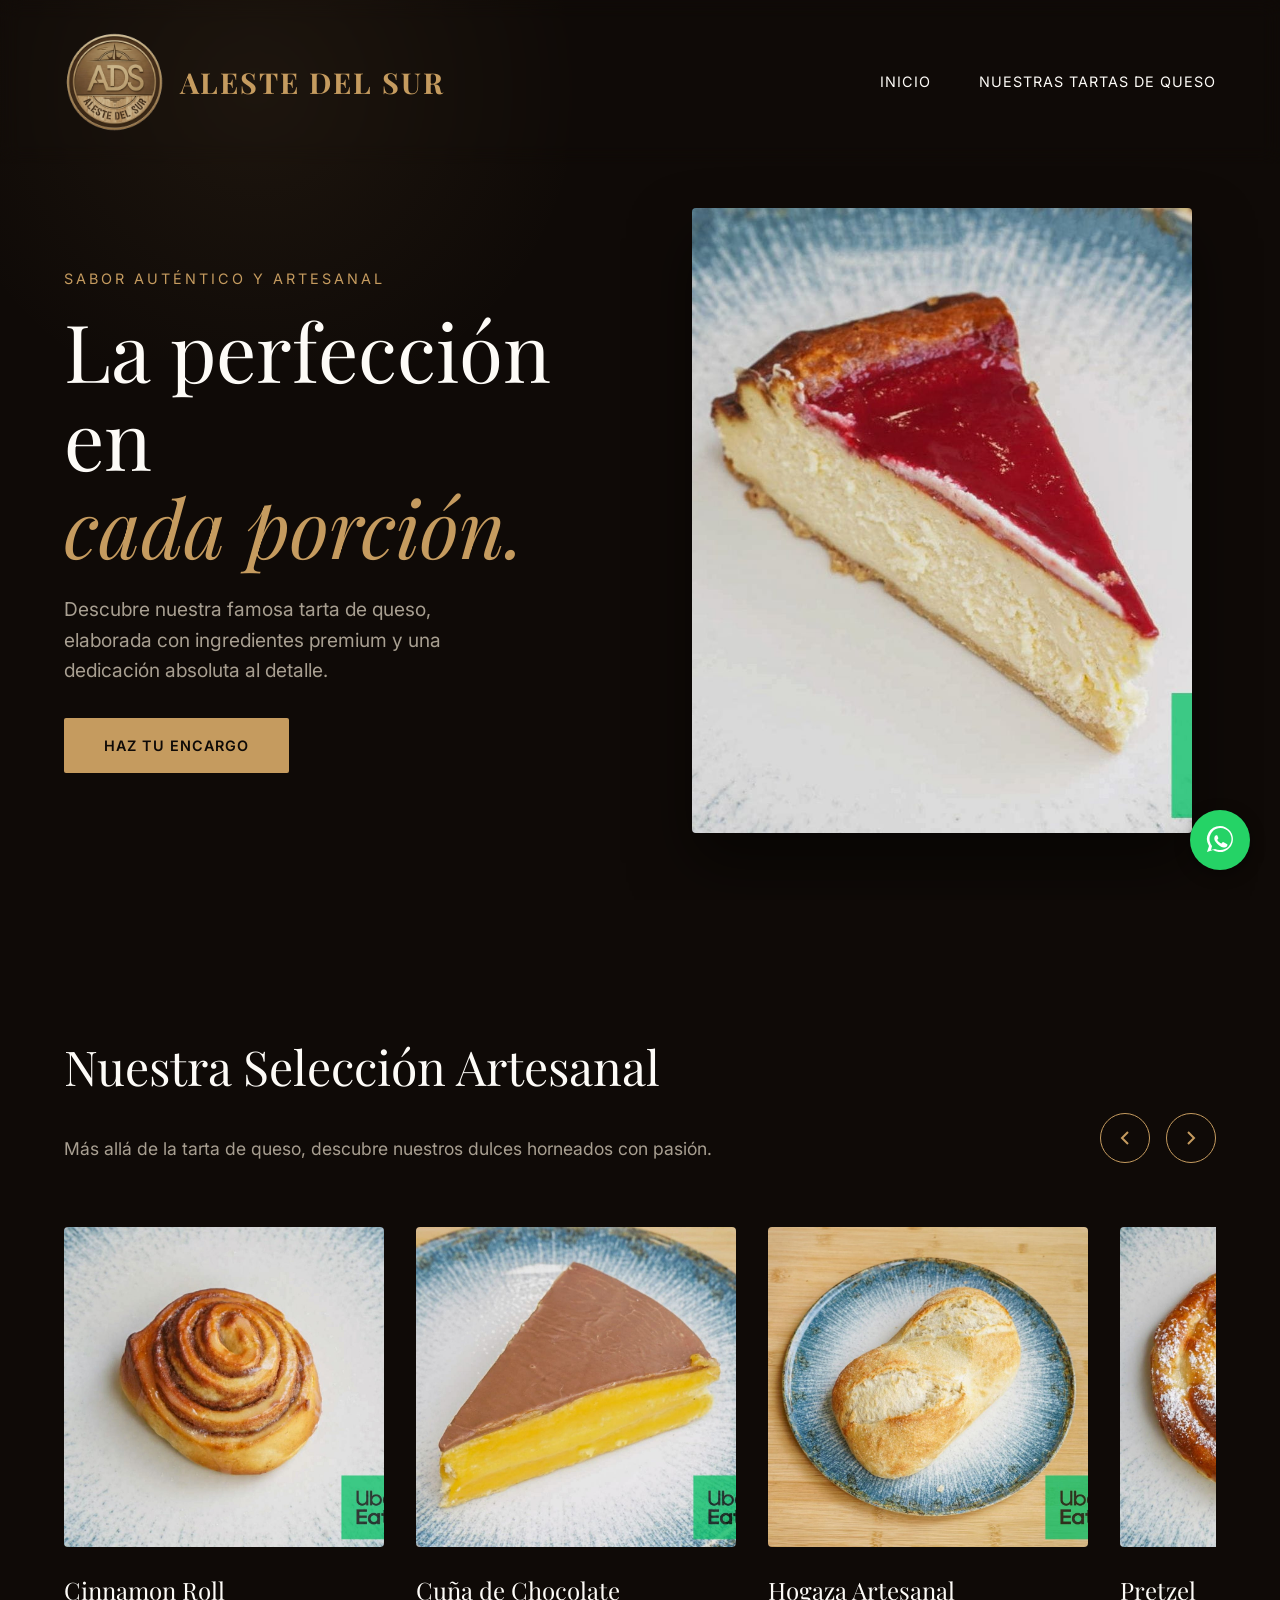
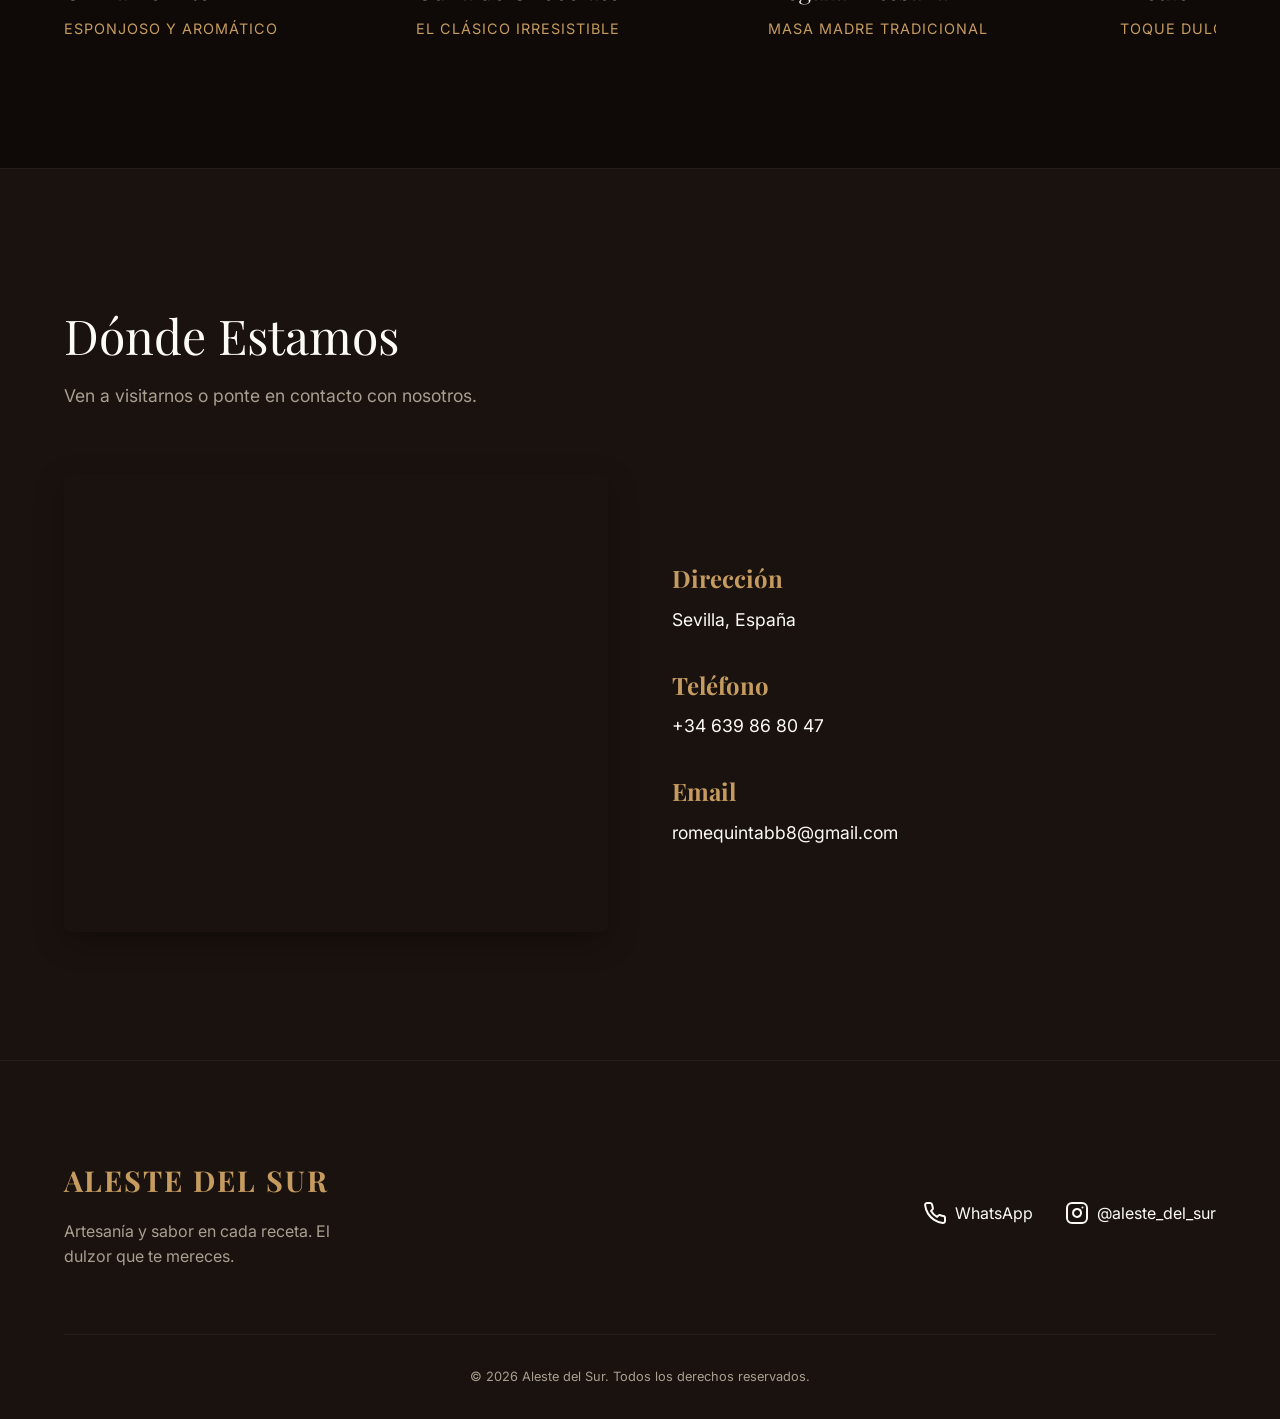
==== commit 46243100: "Add floating WhatsApp button" ====
--- a/index.html
+++ b/index.html
@@ -148,6 +148,12 @@
         </div>
     </footer>
 
+    <a href="https://wa.me/34639868047" class="floating-whatsapp" target="_blank" aria-label="Contactar por WhatsApp">
+        <svg viewBox="0 0 32 32" width="32" height="32" fill="currentColor">
+            <path d="M16 2a13 13 0 0 0-11 20l-2 6 6-2a13 13 0 1 0 7-24zm0 24a11 11 0 0 1-5-1l-4 1 1-4a11 11 0 1 1 8 4zm5-7c-.3-.2-1.6-.8-1.9-.9-.2-.1-.4-.1-.5.1s-.7.9-.9 1.1c-.2.2-.3.2-.6.1s-1.2-.4-2.2-1.3c-.8-.7-1.3-1.6-1.5-1.9-.2-.3 0-.4.1-.6s.3-.3.4-.5.2-.3.3-.5c.1-.2.2-.3.1-.6s-.6-1.6-.9-2.2c-.2-.6-.5-.5-.6-.5h-.5c-.2 0-.6.1-.9.4s-1.1 1.1-1.1 2.7 1.1 3.2 1.3 3.4 2.3 3.5 5.5 4.9c.8.3 1.4.5 1.8.6.8.3 1.5.2 2.1.1.6-.1 1.9-.8 2.2-1.5s.3-1.4.2-1.5c-.1-.2-.3-.3-.6-.5z"/>
+        </svg>
+    </a>
+
     <script src="main.js"></script>
 </body>
 </html>
--- a/styles.css
+++ b/styles.css
@@ -455,6 +455,30 @@
     to { opacity: 1; }
 }
 
+/* FLOATING WHATSAPP */
+.floating-whatsapp {
+    position: fixed;
+    bottom: 30px;
+    right: 30px;
+    background-color: #25d366;
+    color: white;
+    width: 60px;
+    height: 60px;
+    border-radius: 50%;
+    display: flex;
+    justify-content: center;
+    align-items: center;
+    box-shadow: 0 4px 15px rgba(0,0,0,0.4);
+    z-index: 1000;
+    transition: transform 0.3s ease, background-color 0.3s ease, box-shadow 0.3s ease;
+}
+
+.floating-whatsapp:hover {
+    transform: scale(1.1);
+    background-color: #128c7e;
+    box-shadow: 0 6px 20px rgba(0,0,0,0.6);
+}
+
 /* LOCATION SECTION */
 .location-section {
     padding: 8rem 5%;
@@ -603,3 +627,16 @@
         font-size: 3.5rem;
     }
 }
+
+@media (max-width: 768px) {
+    .floating-whatsapp {
+        bottom: 20px;
+        right: 20px;
+        width: 50px;
+        height: 50px;
+    }
+    .floating-whatsapp svg {
+        width: 26px;
+        height: 26px;
+    }
+}
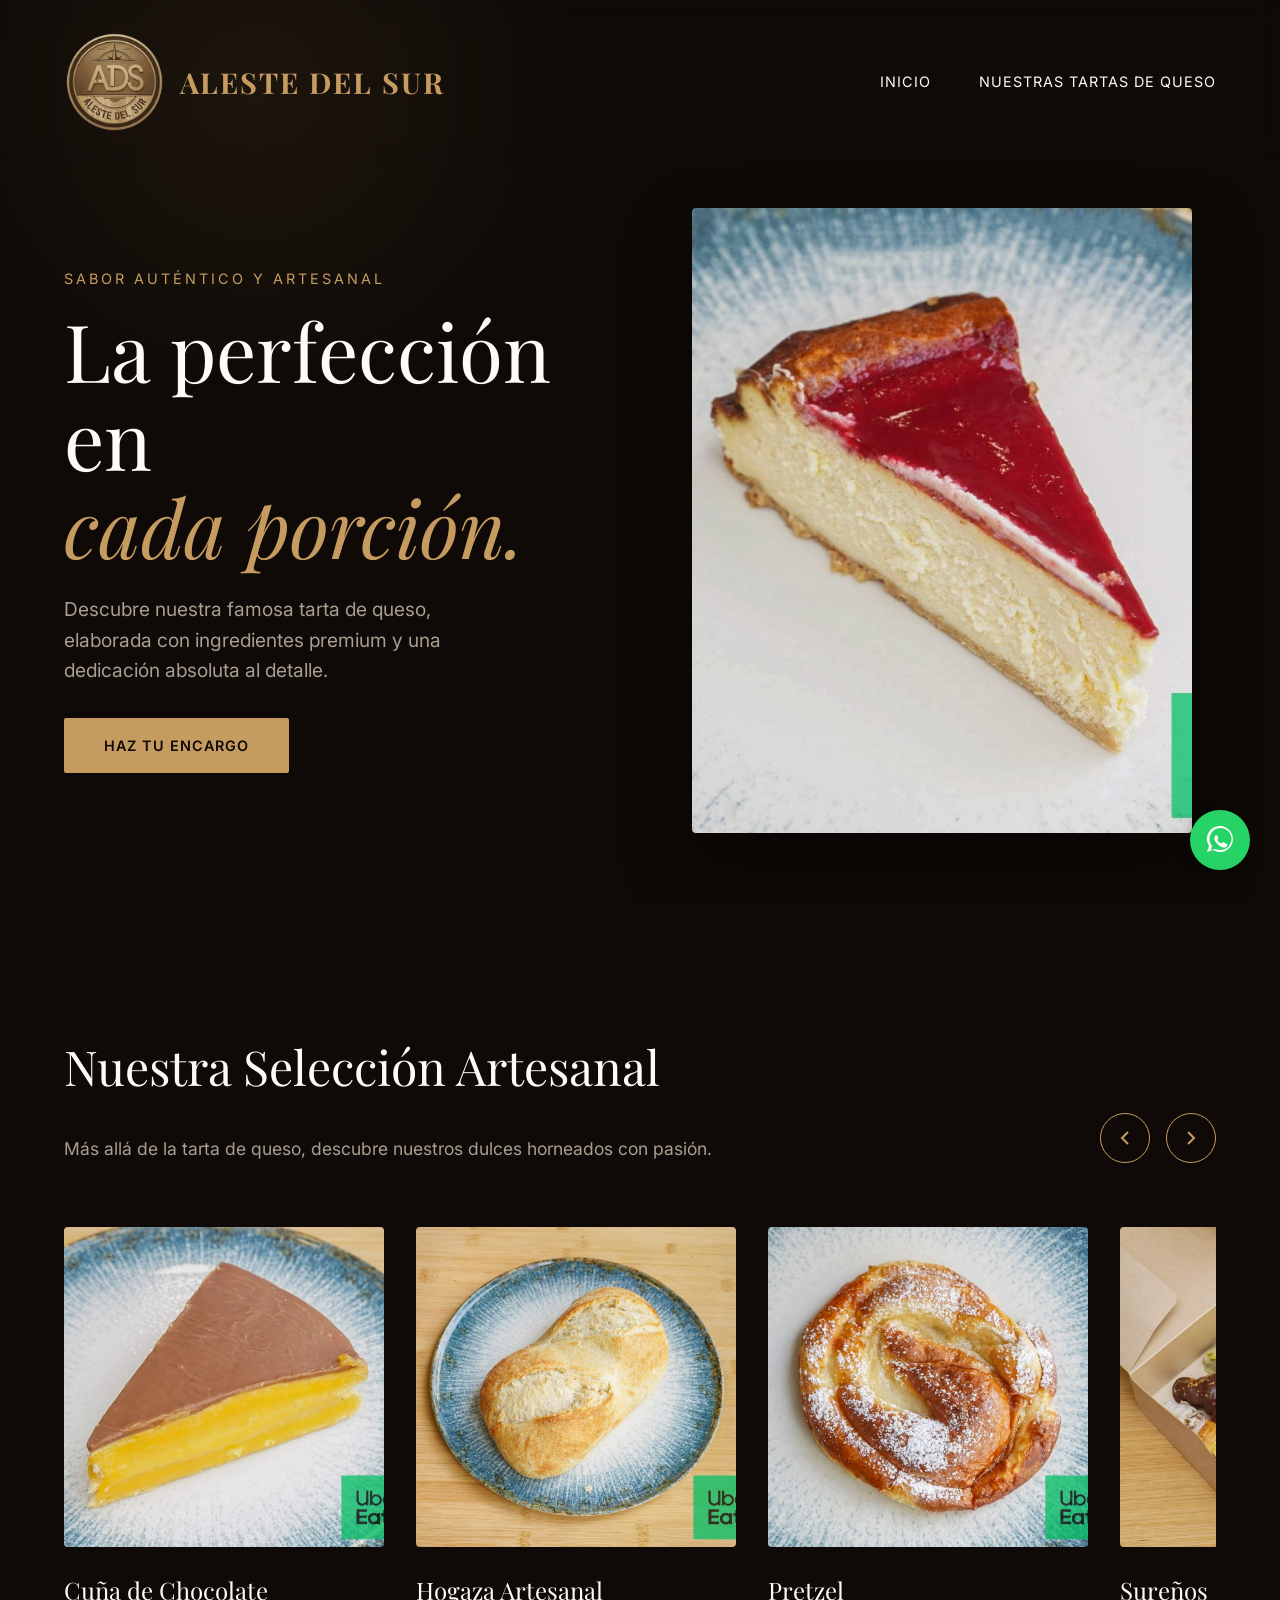
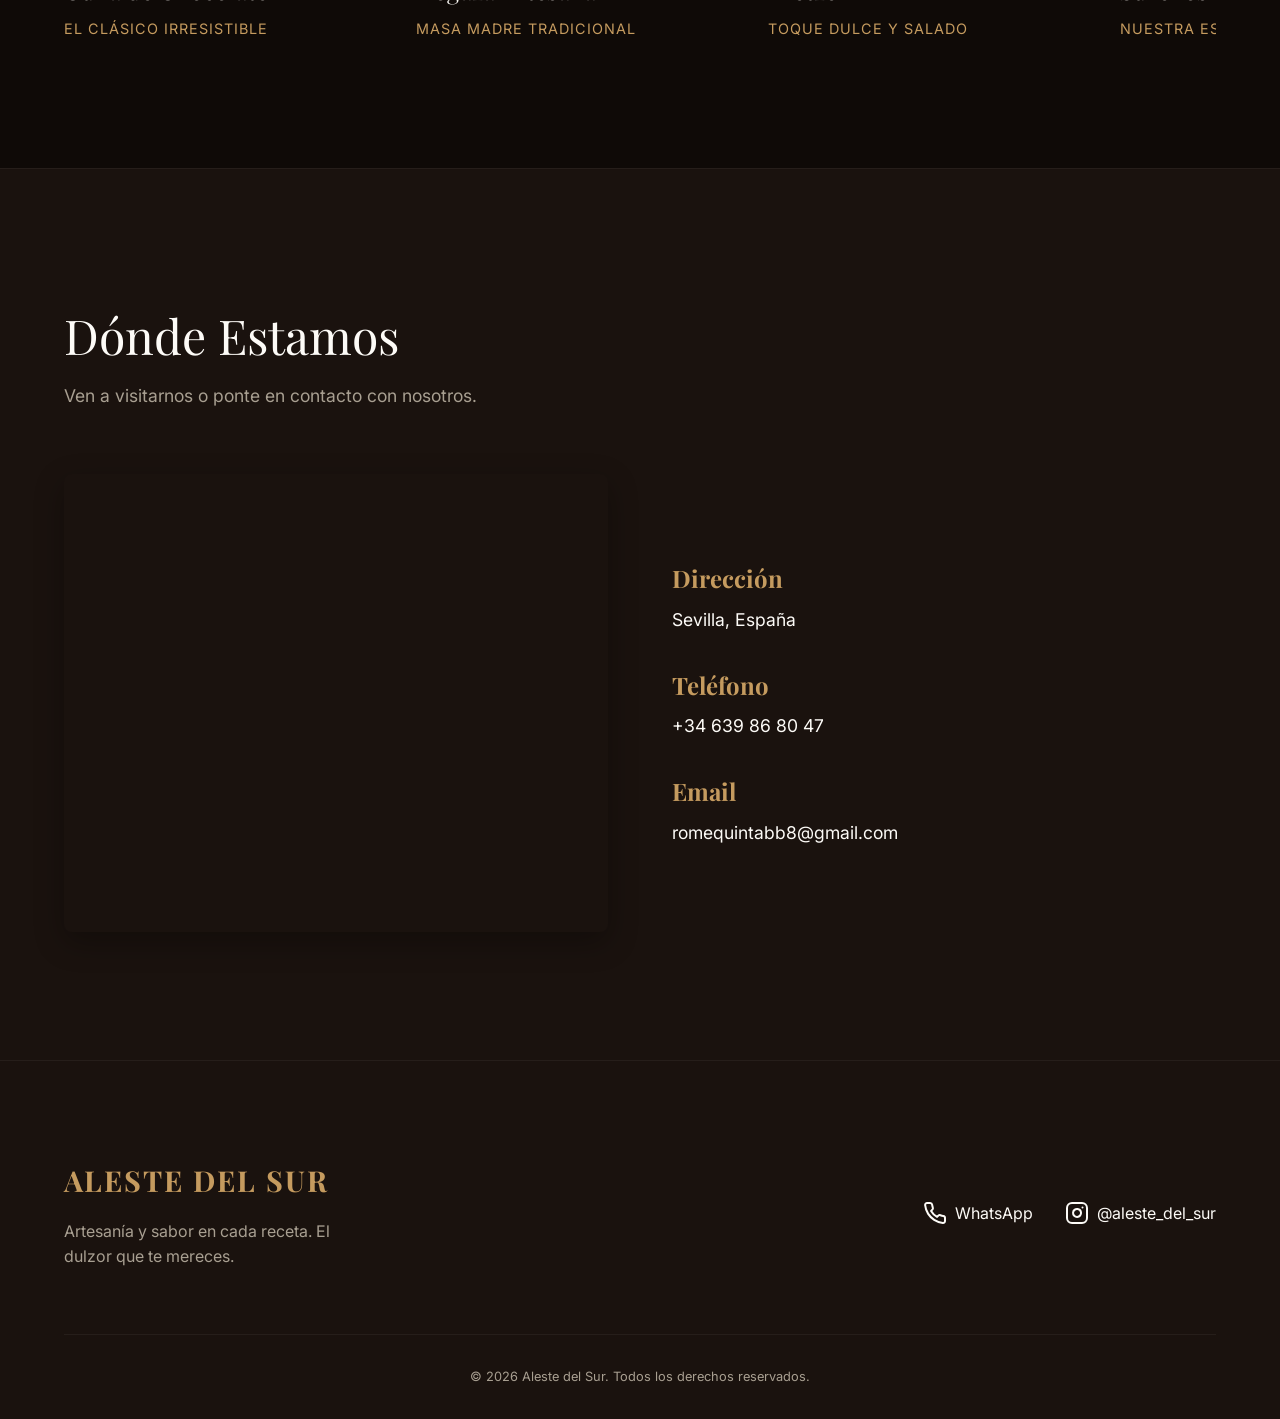
==== commit 499d7fd0: "Make phone number clickable with tel protocol" ====
--- a/index.html
+++ b/index.html
@@ -116,7 +116,7 @@
                 </div>
                 <div class="contact-item">
                     <h3>Teléfono</h3>
-                    <p>+34 639 86 80 47</p>
+                    <p><a href="tel:+34639868047" style="color: var(--text-main); text-decoration: none;">+34 639 86 80 47</a></p>
                 </div>
                 <div class="contact-item">
                     <h3>Email</h3>
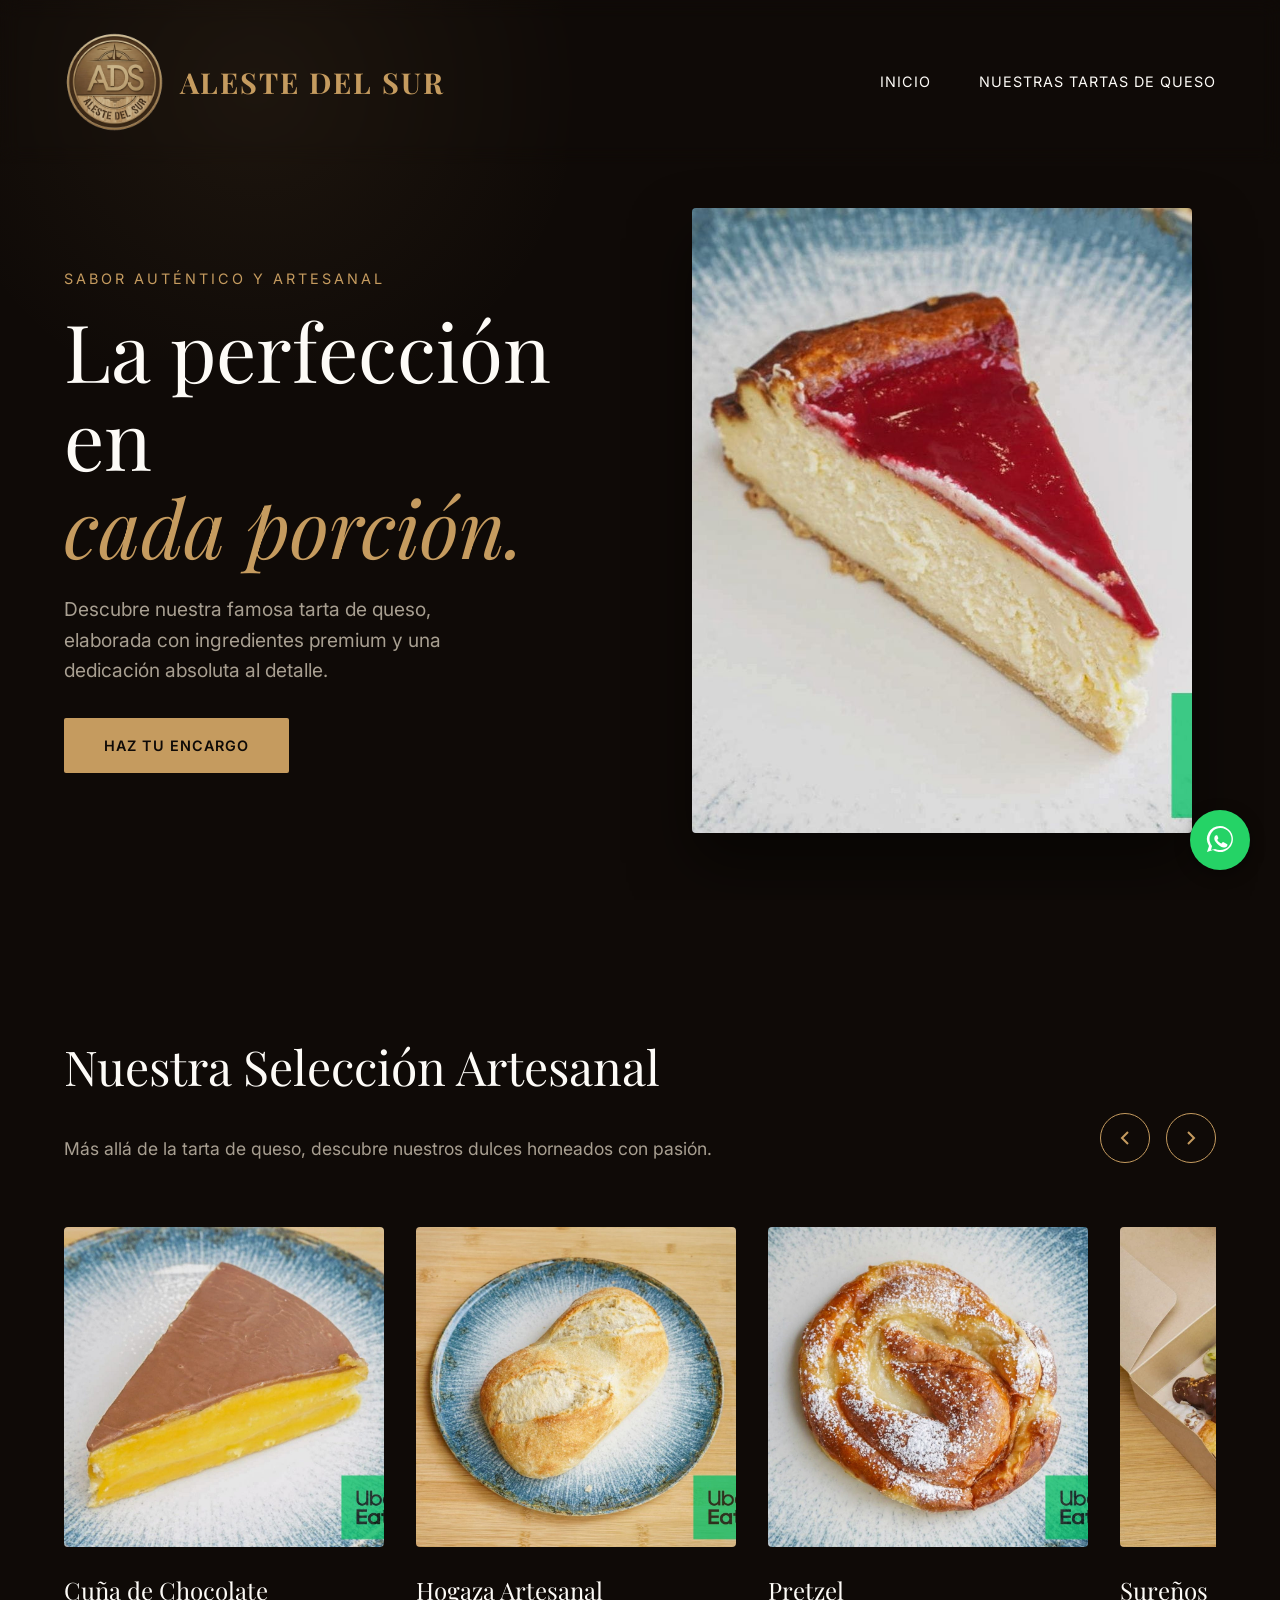
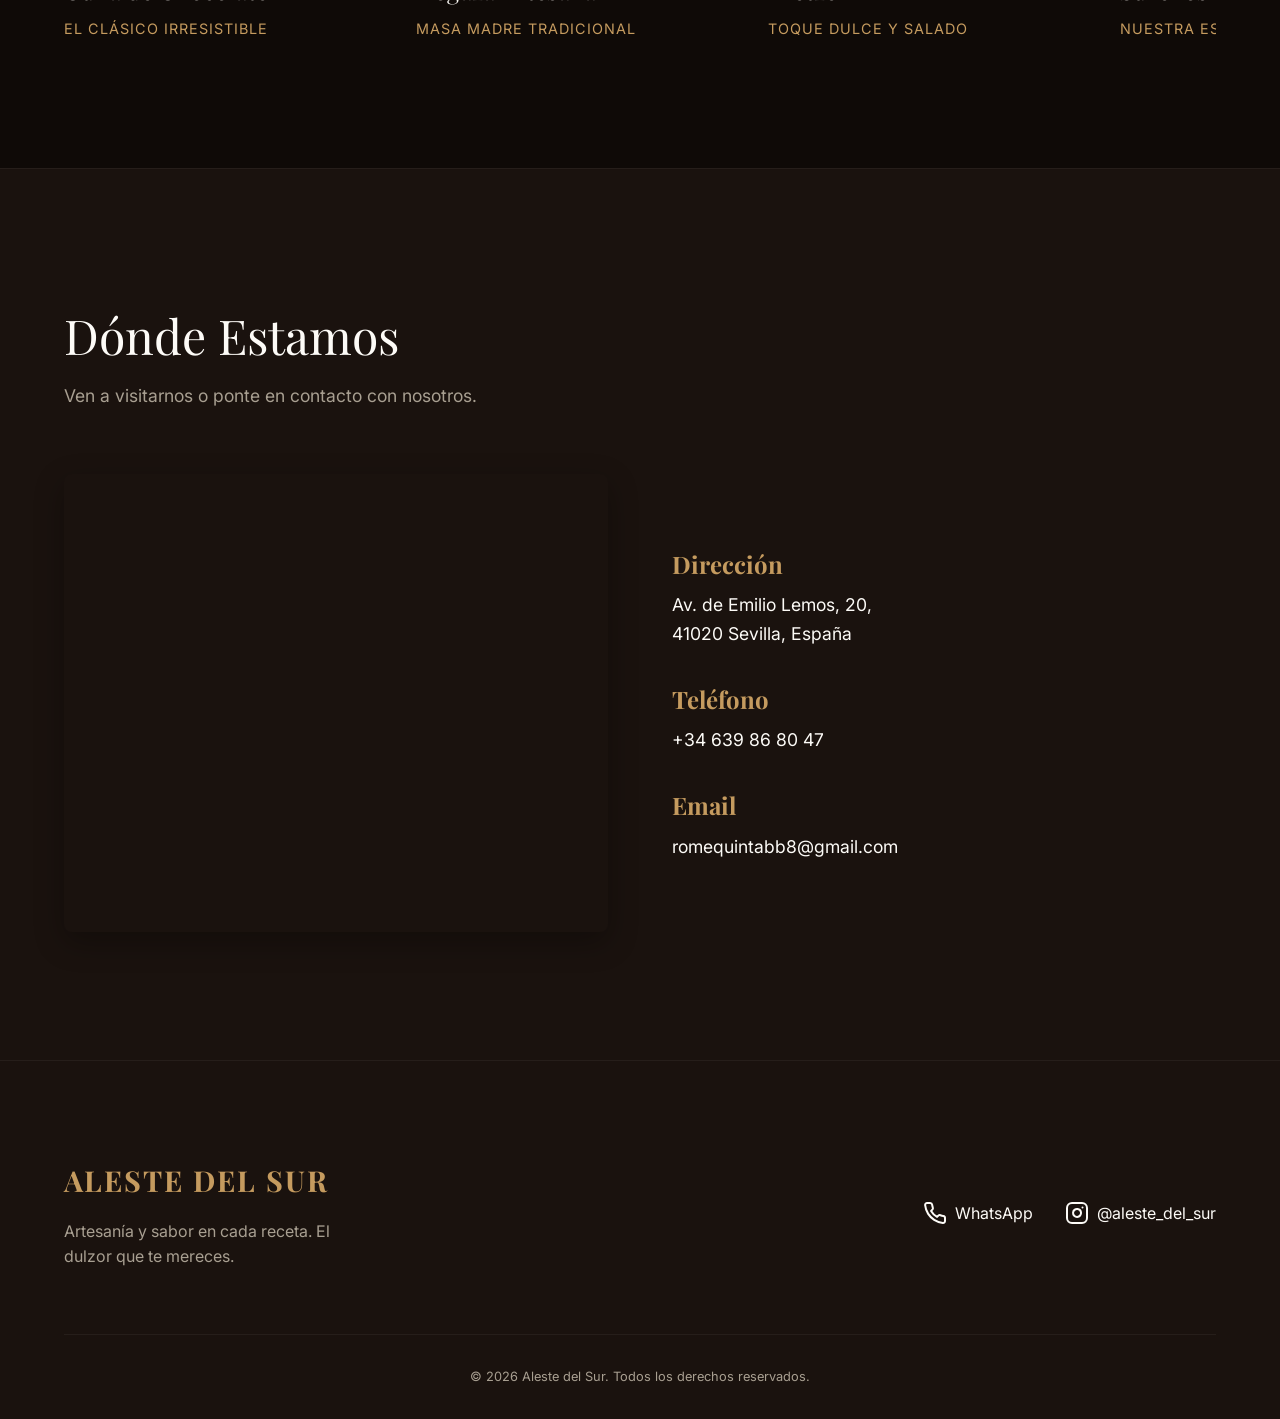
==== commit a3294cc7: "Make address a clickable Google Maps link" ====
--- a/index.html
+++ b/index.html
@@ -112,7 +112,7 @@
             <div class="contact-info">
                 <div class="contact-item">
                     <h3>Dirección</h3>
-                    <p>Sevilla, España</p>
+                    <p><a href="https://google.com/maps/place/Aleste+Del+Sur/@37.3753708,-5.9550582,12z/data=!4m6!3m5!1s0xd126f9031713739:0xd88c8b576a3892b6!8m2!3d37.4027252!4d-5.9219279!16s%2Fg%2F11yz0xv414?hl=es" target="_blank" style="color: var(--text-main); text-decoration: none; transition: color 0.3s;" onmouseover="this.style.color='var(--accent-bronze)'" onmouseout="this.style.color='var(--text-main)'">Av. de Emilio Lemos, 20,<br>41020 Sevilla, España</a></p>
                 </div>
                 <div class="contact-item">
                     <h3>Teléfono</h3>
